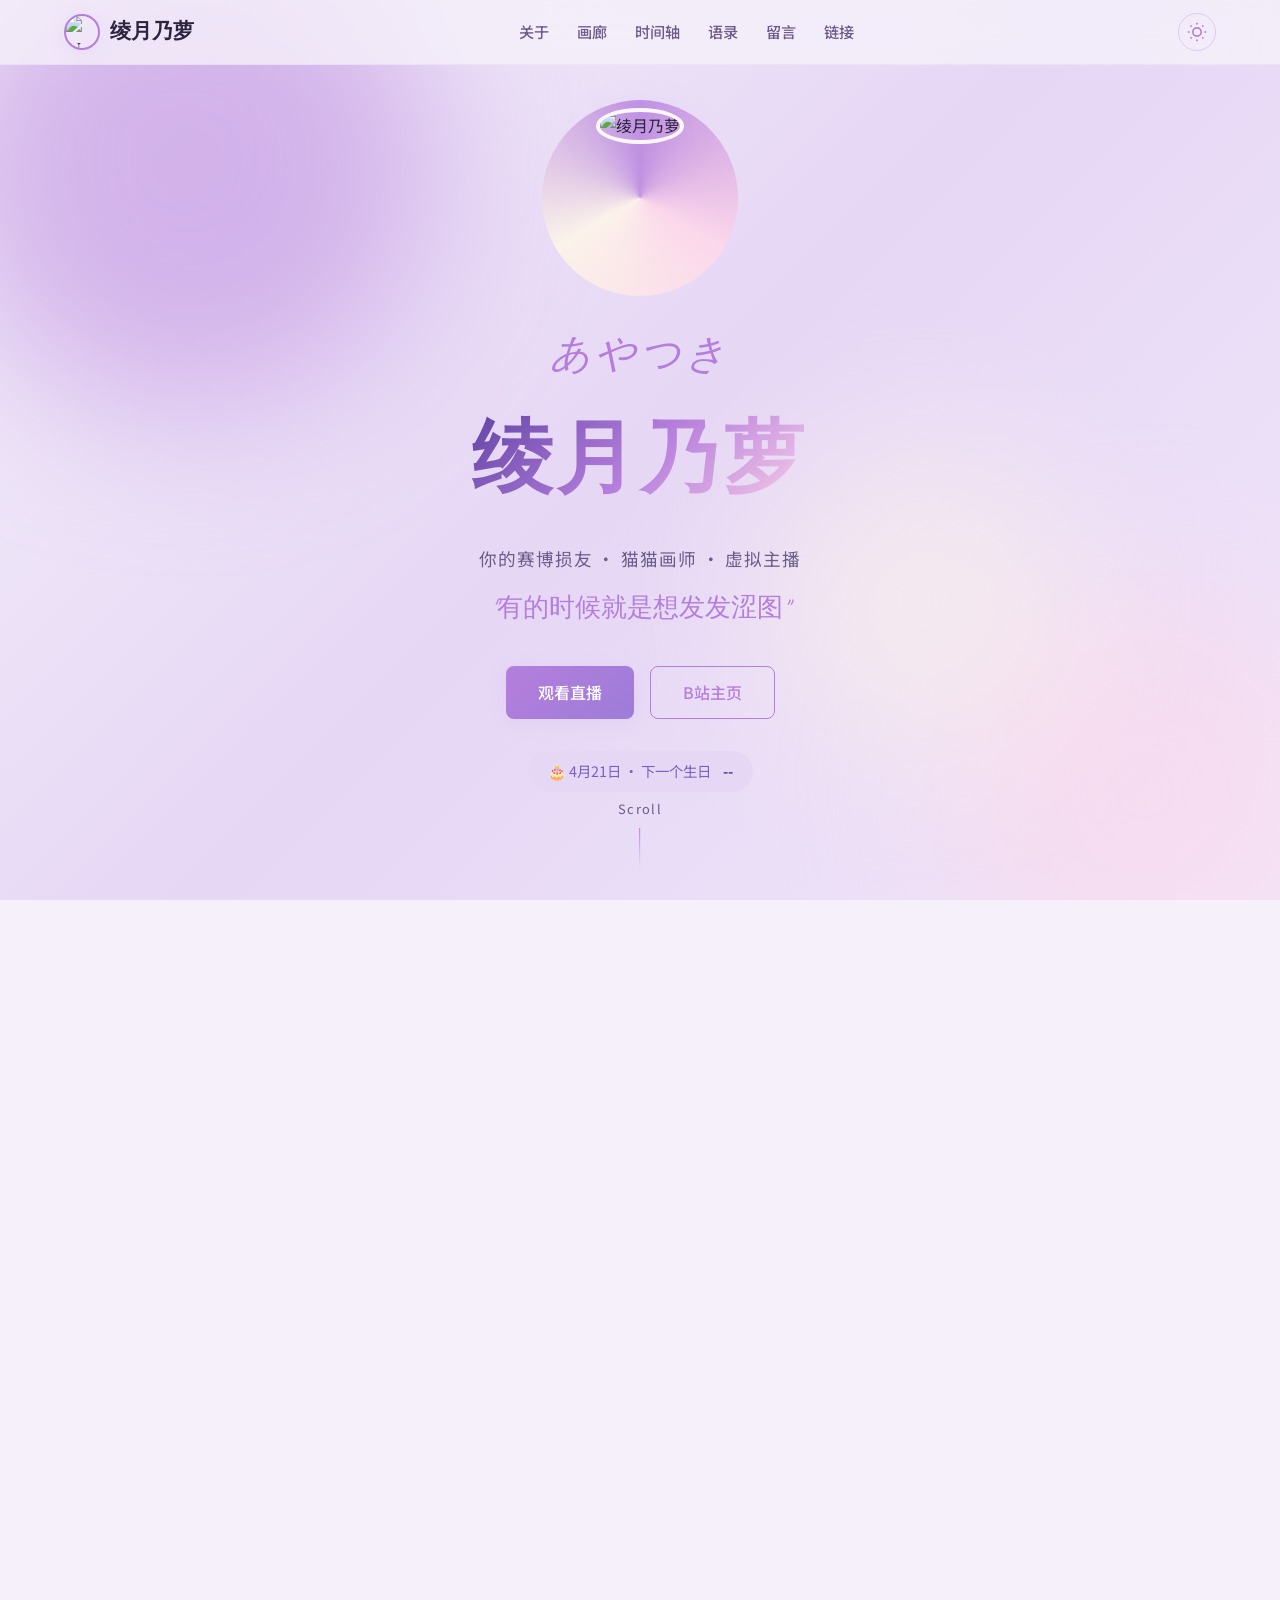
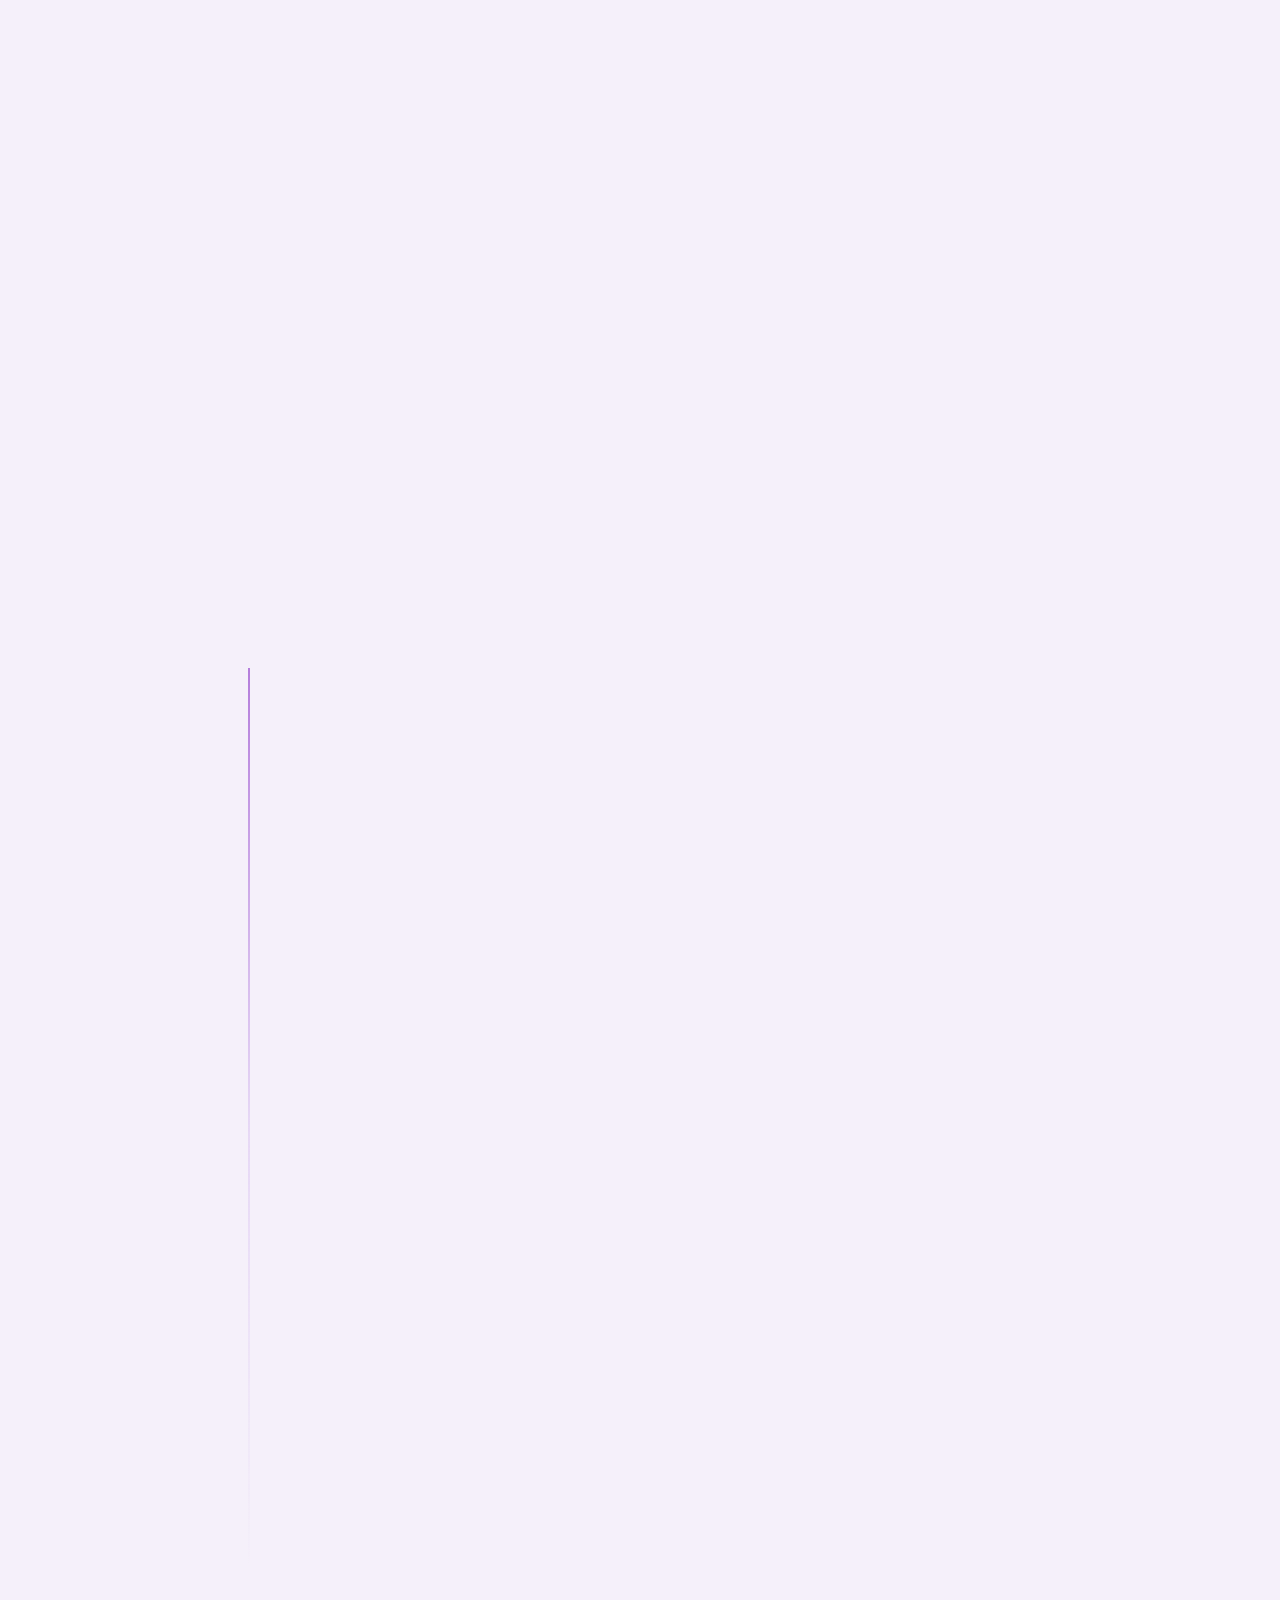
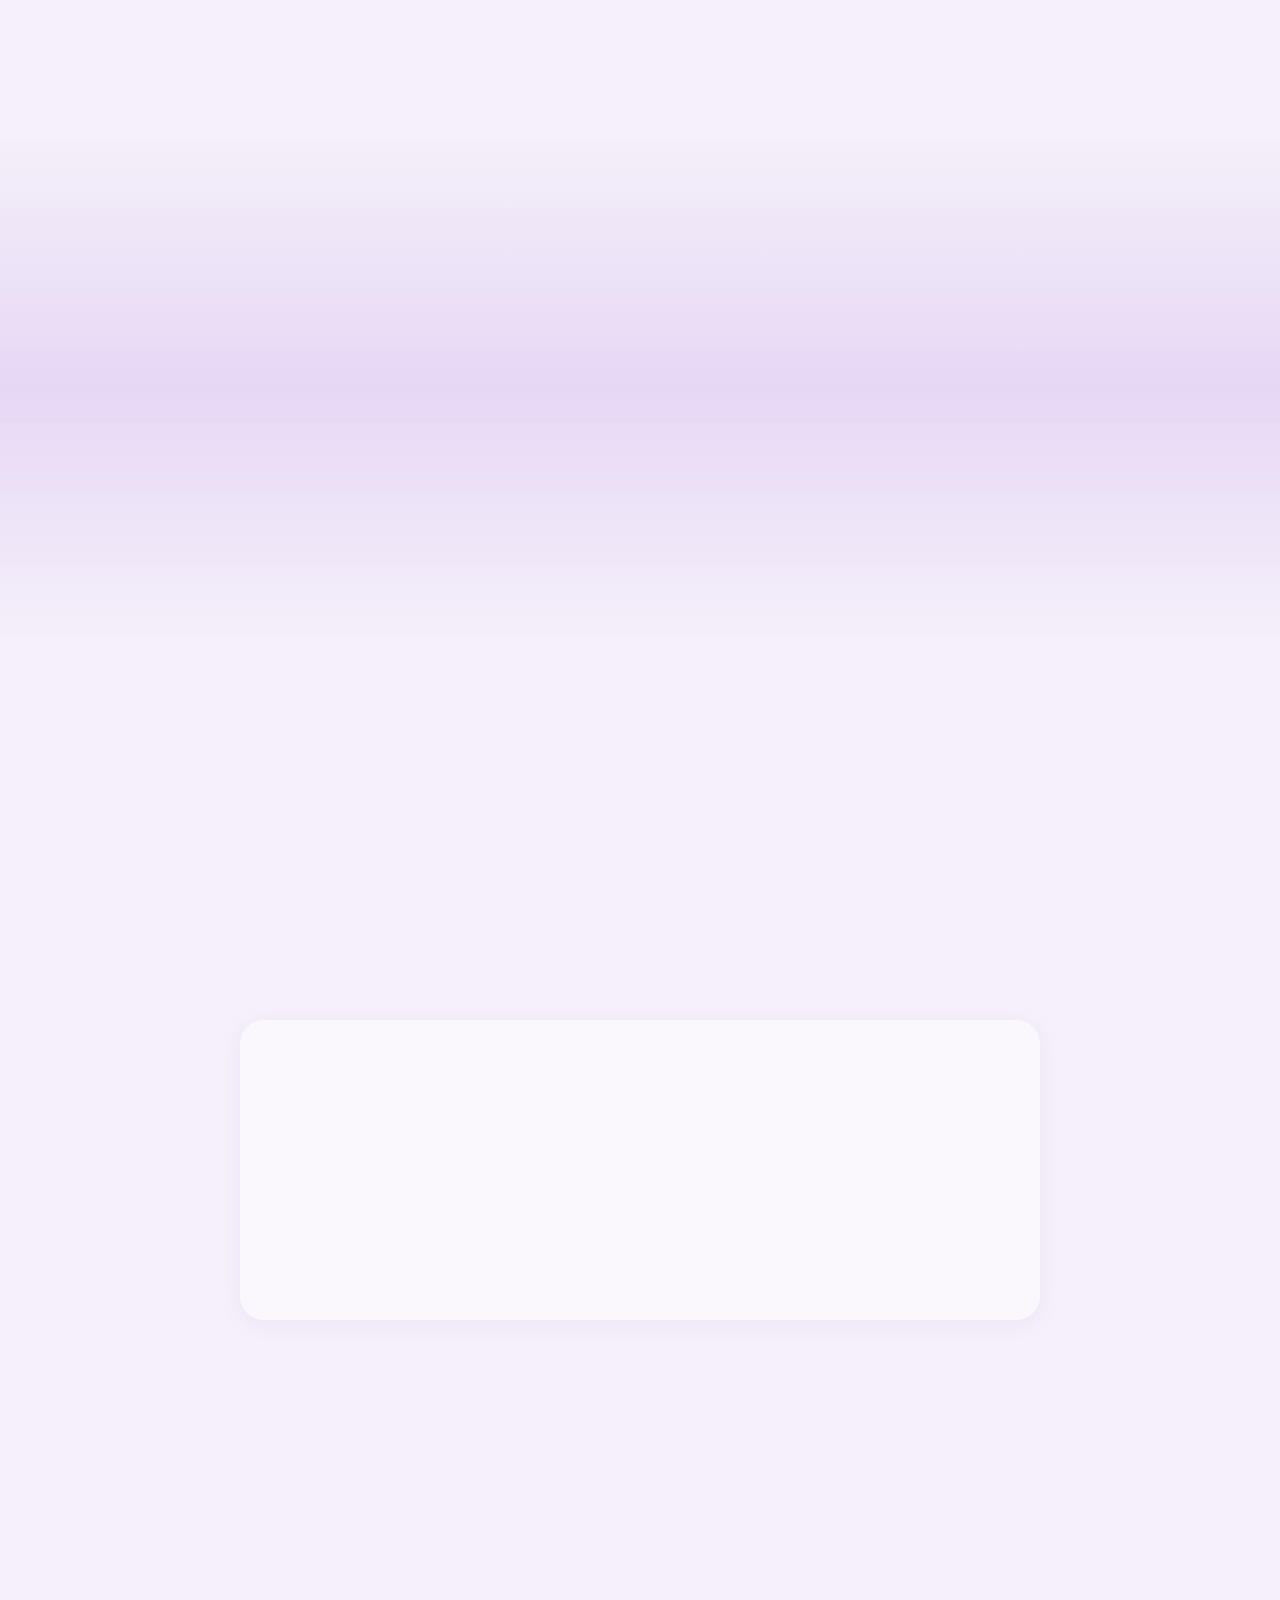
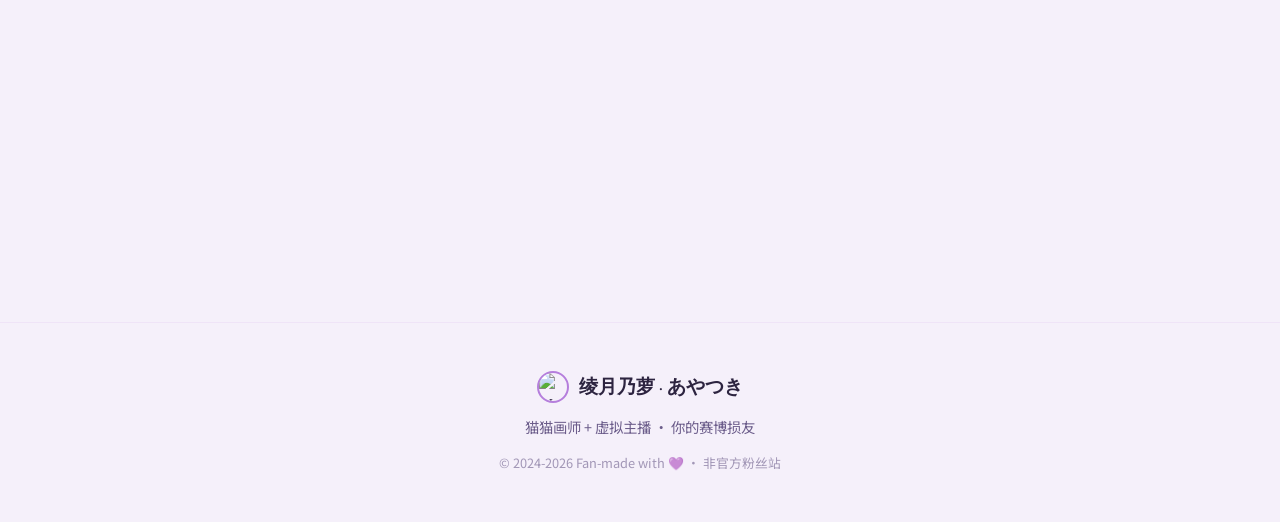
==== index.html @ e731cf99 "💜 feat: 初始化绫月乃萝薰衣草紫粉丝站 - 完整单页应用 (index.html + style.css + app.js) - 薰衣草紫设计系统，亮/暗双模式 - Canvas 花瓣粒子系统 " ====
<!DOCTYPE html>
<html lang="zh-CN" data-theme="light">
<head>
  <meta charset="UTF-8">
  <meta name="viewport" content="width=device-width, initial-scale=1.0">
  <title>绫月乃萝 Ayatsuki Nora · 赛博损友电台</title>
  <meta name="description" content="绫月乃萝 - 猫猫画师 + 虚拟主播，你的赛博损友">
  <link rel="icon" href="https://nora-cdn.warmrainday.workers.dev/images/avatar.jpg">
  
  <!-- Fonts -->
  <link rel="preconnect" href="https://fonts.googleapis.com">
  <link rel="preconnect" href="https://fonts.gstatic.com" crossorigin>
  <link href="https://fonts.googleapis.com/css2?family=Cormorant+Garamond:ital,wght@0,400;0,600;0,700;1,400&family=Noto+Sans+SC:wght@300;400;500;700&family=Caveat:wght@400;700&display=swap" rel="stylesheet">
  
  <!-- GSAP -->
  <script src="https://cdn.jsdelivr.net/npm/gsap@3.12.5/dist/gsap.min.js"></script>
  <script src="https://cdn.jsdelivr.net/npm/gsap@3.12.5/dist/ScrollTrigger.min.js"></script>
  
  <link rel="stylesheet" href="style.css">
</head>
<body>

<!-- ===== 粒子画布 ===== -->
<canvas id="petals"></canvas>

<!-- ===== 导航 ===== -->
<nav id="navbar" class="navbar">
  <div class="nav-inner">
    <a href="#hero" class="nav-logo">
      <img src="https://nora-cdn.warmrainday.workers.dev/images/avatar.jpg" alt="Nora" class="nav-avatar">
      <span>绫月乃萝</span>
    </a>
    <div class="nav-links">
      <a href="#about">关于</a>
      <a href="#gallery">画廊</a>
      <a href="#timeline">时间轴</a>
      <a href="#quotes">语录</a>
      <a href="#fanwall">留言</a>
      <a href="#links">链接</a>
    </div>
    <button id="theme-toggle" class="theme-toggle" aria-label="切换主题">
      <svg class="icon-sun" width="20" height="20" viewBox="0 0 24 24" fill="none" stroke="currentColor" stroke-width="2"><circle cx="12" cy="12" r="5"/><line x1="12" y1="1" x2="12" y2="3"/><line x1="12" y1="21" x2="12" y2="23"/><line x1="4.22" y1="4.22" x2="5.64" y2="5.64"/><line x1="18.36" y1="18.36" x2="19.78" y2="19.78"/><line x1="1" y1="12" x2="3" y2="12"/><line x1="21" y1="12" x2="23" y2="12"/><line x1="4.22" y1="19.78" x2="5.64" y2="18.36"/><line x1="18.36" y1="5.64" x2="19.78" y2="4.22"/></svg>
      <svg class="icon-moon" width="20" height="20" viewBox="0 0 24 24" fill="none" stroke="currentColor" stroke-width="2"><path d="M21 12.79A9 9 0 1 1 11.21 3 7 7 0 0 0 21 12.79z"/></svg>
    </button>
    <button class="nav-burger" id="nav-burger" aria-label="菜单">
      <span></span><span></span><span></span>
    </button>
  </div>
</nav>

<!-- ===== HERO ===== -->
<section id="hero" class="hero">
  <div class="hero-bg-blobs">
    <div class="blob blob-1"></div>
    <div class="blob blob-2"></div>
    <div class="blob blob-3"></div>
  </div>
  <div class="hero-content">
    <div class="hero-avatar-wrap">
      <div class="hero-avatar-ring"></div>
      <img src="https://nora-cdn.warmrainday.workers.dev/images/avatar.jpg" alt="绫月乃萝" class="hero-avatar" id="hero-avatar">
    </div>
    <h1 class="hero-title">
      <span class="title-jp">あやつき</span>
      <span class="title-cn">绫月乃萝</span>
    </h1>
    <p class="hero-tagline" id="hero-tagline">你的赛博损友 · 猫猫画师 · 虚拟主播</p>
    <p class="hero-slogan" id="hero-slogan">"有的时候就是想发发涩图"</p>
    <div class="hero-cta">
      <a href="https://live.bilibili.com/3790472" target="_blank" class="btn btn-primary">
        <span>观看直播</span>
      </a>
      <a href="https://space.bilibili.com/86471108" target="_blank" class="btn btn-ghost">
        <span>B站主页</span>
      </a>
    </div>
    <div class="hero-birthday" id="birthday-badge">
      <span>🎂 4月21日 · 下一个生日</span>
      <span class="birthday-countdown" id="birthday-countdown">--</span>
    </div>
  </div>
  <div class="scroll-hint">
    <span>Scroll</span>
    <div class="scroll-line"></div>
  </div>
</section>

<!-- ===== ABOUT ===== -->
<section id="about" class="section about">
  <div class="container">
    <h2 class="section-title" data-reveal>About <span class="accent">乃萝</span></h2>
    <div class="about-grid">
      <div class="about-image" data-reveal>
        <img src="https://nora-cdn.warmrainday.workers.dev/images/pixiv_hd_1.jpg" alt="乃萝插画" loading="lazy">
        <div class="about-image-glow"></div>
      </div>
      <div class="about-text" data-reveal>
        <p class="about-quote">"有的时候就是想发发涩图"</p>
        <p>绫月乃萝（あやつき / Ayatsuki Nora），一位自称"你的赛博损友"的猫猫画师兼虚拟主播。4月21日生，在 B站和 Twitter 活跃，用画笔和直播陪伴着每一位观众。</p>
        <p>她既是画师，用细腻的笔触创作出一幅幅动人的插画；也是虚拟主播，在直播间里与粉丝打成一片，自称"损友"而非偶像，距离感恰到好处。</p>
        <div class="about-stats">
          <div class="stat">
            <span class="stat-num" data-count="21000">0</span>
            <span class="stat-label">B站粉丝</span>
          </div>
          <div class="stat">
            <span class="stat-num" data-count="421">0</span>
            <span class="stat-label">生日 (4/21)</span>
          </div>
          <div class="stat">
            <span class="stat-num" data-count="60">0</span>
            <span class="stat-label">表情包</span>
          </div>
        </div>
      </div>
    </div>
  </div>
</section>

<!-- ===== GALLERY ===== -->
<section id="gallery" class="section gallery">
  <div class="container">
    <h2 class="section-title" data-reveal>插画 <span class="accent">画廊</span></h2>
    <p class="section-sub" data-reveal>来自 Pixiv 的精选作品</p>
    <div class="gallery-grid" id="gallery-grid">
      <!-- JS 生成 -->
    </div>
  </div>
</section>

<!-- ===== TIMELINE ===== -->
<section id="timeline" class="section timeline-section">
  <div class="container">
    <h2 class="section-title" data-reveal>重要 <span class="accent">时刻</span></h2>
    <div class="timeline">
      <div class="timeline-item" data-reveal>
        <div class="timeline-dot"></div>
        <div class="timeline-content">
          <span class="timeline-date">活跃中</span>
          <h3>B站虚拟主播</h3>
          <p>在B站直播间与粉丝互动，画画、聊天、游戏，自称"赛博损友"</p>
          <a href="https://live.bilibili.com/3790472" target="_blank" class="timeline-link">直播间 →</a>
        </div>
      </div>
      <div class="timeline-item" data-reveal>
        <div class="timeline-dot"></div>
        <div class="timeline-content">
          <span class="timeline-date">持续更新</span>
          <h3>Pixiv 画师</h3>
          <p>在 Pixiv 持续发布插画作品，风格细腻动人</p>
          <a href="https://www.pixiv.net/users/36966416" target="_blank" class="timeline-link">Pixiv 主页 →</a>
        </div>
      </div>
      <div class="timeline-item" data-reveal>
        <div class="timeline-dot"></div>
        <div class="timeline-content">
          <span class="timeline-date">2.1万+</span>
          <h3>B站 21,000+ 粉丝</h3>
          <p>从零开始积累的粉丝群体，每一个关注都是陪伴</p>
          <a href="https://space.bilibili.com/86471108" target="_blank" class="timeline-link">B站主页 →</a>
        </div>
      </div>
      <div class="timeline-item" data-reveal>
        <div class="timeline-dot"></div>
        <div class="timeline-content">
          <span class="timeline-date">4月21日</span>
          <h3>猫猫的生日</h3>
          <p>每年4月21日，是乃萝的生日，也是粉丝们的狂欢日</p>
        </div>
      </div>
    </div>
  </div>
</section>

<!-- ===== QUOTES ===== -->
<section id="quotes" class="section quotes">
  <div class="container">
    <h2 class="section-title" data-reveal>乃萝 <span class="accent">语录</span></h2>
    <div class="quotes-grid">
      <div class="quote-card" data-reveal>
        <p class="quote-text">"有的时候就是想发发涩图"</p>
        <span class="quote-author">— 乃萝的名言</span>
      </div>
      <div class="quote-card" data-reveal>
        <p class="quote-text">"你的赛博损友"</p>
        <span class="quote-author">— 自我介绍</span>
      </div>
      <div class="quote-card" data-reveal>
        <p class="quote-text">"猫猫画师，在线发癫"</p>
        <span class="quote-author">— 日常状态</span>
      </div>
    </div>
  </div>
</section>

<!-- ===== FAN WALL ===== -->
<section id="fanwall" class="section fan-wall">
  <div class="container">
    <h2 class="section-title" data-reveal>粉丝 <span class="accent">留言</span></h2>
    <p class="section-sub" data-reveal>给乃萝的一句话</p>
    <div class="fanwall-input-wrap" data-reveal>
      <input type="text" id="fanwall-input" class="fanwall-input" placeholder="写下你想对乃萝说的话..." maxlength="50">
      <button id="fanwall-submit" class="btn btn-primary btn-sm">发送</button>
    </div>
    <div class="danmaku-wall" id="danmaku-wall">
      <!-- 弹幕留言 -->
    </div>
  </div>
</section>

<!-- ===== LINKS ===== -->
<section id="links" class="section links-section">
  <div class="container">
    <h2 class="section-title" data-reveal>关注 <span class="accent">乃萝</span></h2>
    <div class="links-grid">
      <a href="https://space.bilibili.com/86471108" target="_blank" class="link-card" data-reveal>
        <div class="link-icon">📺</div>
        <div class="link-info">
          <h3>Bilibili</h3>
          <p>@Ayatsuki_Nora · 2.1万粉</p>
        </div>
      </a>
      <a href="https://live.bilibili.com/3790472" target="_blank" class="link-card" data-reveal>
        <div class="link-icon">🔴</div>
        <div class="link-info">
          <h3>直播间</h3>
          <p>B站直播 · 房间号 3790472</p>
        </div>
      </a>
      <a href="https://www.pixiv.net/users/36966416" target="_blank" class="link-card" data-reveal>
        <div class="link-icon">🎨</div>
        <div class="link-info">
          <h3>Pixiv</h3>
          <p>插画作品 · id: 36966416</p>
        </div>
      </a>
      <a href="https://x.com/Ayatsuki_Nora" target="_blank" class="link-card" data-reveal>
        <div class="link-icon">🐦</div>
        <div class="link-info">
          <h3>Twitter / X</h3>
          <p>@Ayatsuki_Nora</p>
        </div>
      </a>
    </div>
  </div>
</section>

<!-- ===== FOOTER ===== -->
<footer class="footer">
  <div class="container">
    <div class="footer-content">
      <div class="footer-logo">
        <img src="https://nora-cdn.warmrainday.workers.dev/images/avatar.jpg" alt="Nora" class="footer-avatar">
        <span>绫月乃萝 · あやつき</span>
      </div>
      <p class="footer-text">猫猫画师 + 虚拟主播 · 你的赛博损友</p>
      <p class="footer-copy">© 2024-2026 Fan-made with 💜 · 非官方粉丝站</p>
    </div>
  </div>
</footer>

<!-- ===== Lightbox ===== -->
<div id="lightbox" class="lightbox">
  <button class="lightbox-close" id="lightbox-close">✕</button>
  <button class="lightbox-prev" id="lightbox-prev">‹</button>
  <img src="" alt="" id="lightbox-img">
  <button class="lightbox-next" id="lightbox-next">›</button>
</div>

<style></style>
<link rel="stylesheet" href="style.css">
<script src="app.js"></script>
</body>
</html>
---- style.css ----
/* ========================================
   绫月乃萝粉丝站 · 薰衣草紫设计系统
   ======================================== */

/* ===== Reset & Base ===== */
*, *::before, *::after { margin: 0; padding: 0; box-sizing: border-box; }

:root {
  /* 亮色模式 */
  --lavender: #B57EDC;
  --lavender-deep: #9D7CD8;
  --lavender-mist: #E6D7F5;
  --lavender-bg: #F5F0FA;
  --lavender-card: #FBF8FD;
  --lavender-text: #7B5FC4;
  --lavender-dark: #5B3FA0;
  --moonlight: #FFF8E7;
  --sakura: #FFD6E8;
  --text-primary: #2D2440;
  --text-secondary: #6B5C8A;
  --shadow-soft: 0 4px 20px rgba(181, 126, 220, 0.1);
  --shadow-medium: 0 8px 40px rgba(181, 126, 220, 0.15);
  --shadow-glow: 0 0 30px rgba(181, 126, 220, 0.3);
  --radius-sm: 8px;
  --radius-md: 16px;
  --radius-lg: 24px;
  --bg: var(--lavender-bg);
  --card-bg: var(--lavender-card);
  --nav-bg: rgba(245, 240, 250, 0.8);
  --gradient-bg: linear-gradient(135deg, #F5F0FA 0%, #E6D7F5 50%, #F0E6FA 100%);
}

[data-theme="dark"] {
  --lavender: #C9A0E8;
  --lavender-deep: #B57EDC;
  --lavender-mist: #2A1F3D;
  --lavender-bg: #1A1525;
  --lavender-card: #2D2440;
  --lavender-text: #E6D7F5;
  --lavender-dark: #C9A0E8;
  --text-primary: #E6D7F5;
  --text-secondary: #A99BC4;
  --nav-bg: rgba(26, 21, 37, 0.8);
  --bg: #1A1525;
  --card-bg: #2D2440;
  --gradient-bg: linear-gradient(135deg, #1A1525 0%, #2A1F3D 50%, #1F1830 100%);
  --shadow-soft: 0 4px 20px rgba(201, 160, 232, 0.08);
  --shadow-medium: 0 8px 40px rgba(201, 160, 232, 0.12);
  --shadow-glow: 0 0 30px rgba(201, 160, 232, 0.25);
}

html { scroll-behavior: smooth; }

body {
  font-family: "Noto Sans SC", "Inter", sans-serif;
  background: var(--bg);
  color: var(--text-primary);
  line-height: 1.7;
  overflow-x: hidden;
  transition: background 0.4s ease, color 0.4s ease;
}

/* ===== 粒子画布 ===== */
#petals {
  position: fixed;
  top: 0; left: 0;
  width: 100%; height: 100%;
  pointer-events: none;
  z-index: 1;
  opacity: 0.6;
}

/* ===== 导航 ===== */
.navbar {
  position: fixed;
  top: 0; left: 0; right: 0;
  z-index: 1000;
  background: var(--nav-bg);
  backdrop-filter: blur(20px);
  -webkit-backdrop-filter: blur(20px);
  border-bottom: 1px solid rgba(181, 126, 220, 0.1);
  transition: all 0.3s ease;
}

.nav-inner {
  max-width: 1200px;
  margin: 0 auto;
  padding: 0 24px;
  height: 64px;
  display: flex;
  align-items: center;
  justify-content: space-between;
}

.nav-logo {
  display: flex;
  align-items: center;
  gap: 10px;
  text-decoration: none;
  color: var(--text-primary);
  font-family: "Cormorant Garamond", serif;
  font-size: 1.3rem;
  font-weight: 600;
}

.nav-avatar {
  width: 36px; height: 36px;
  border-radius: 50%;
  object-fit: cover;
  border: 2px solid var(--lavender);
  box-shadow: var(--shadow-soft);
}

.nav-links {
  display: flex;
  gap: 28px;
}

.nav-links a {
  text-decoration: none;
  color: var(--text-secondary);
  font-size: 0.95rem;
  font-weight: 500;
  position: relative;
  transition: color 0.3s;
}

.nav-links a::after {
  content: '';
  position: absolute;
  bottom: -4px;
  left: 50%;
  width: 0;
  height: 2px;
  background: var(--lavender);
  border-radius: 2px;
  transition: width 0.3s, left 0.3s;
}

.nav-links a:hover { color: var(--lavender); }
.nav-links a:hover::after { width: 100%; left: 0; }

.theme-toggle {
  background: none;
  border: 1px solid rgba(181, 126, 220, 0.3);
  border-radius: 50%;
  width: 38px; height: 38px;
  cursor: pointer;
  display: flex;
  align-items: center;
  justify-content: center;
  color: var(--lavender);
  transition: all 0.3s;
}

.theme-toggle:hover {
  background: var(--lavender-mist);
  box-shadow: var(--shadow-soft);
}

.theme-toggle .icon-moon { display: none; }
[data-theme="dark"] .theme-toggle .icon-sun { display: none; }
[data-theme="dark"] .theme-toggle .icon-moon { display: block; }

.nav-burger {
  display: none;
  flex-direction: column;
  gap: 5px;
  background: none;
  border: none;
  cursor: pointer;
  padding: 8px;
}

.nav-burger span {
  width: 22px; height: 2px;
  background: var(--text-primary);
  border-radius: 2px;
  transition: 0.3s;
}

/* ===== Hero ===== */
.hero {
  min-height: 100vh;
  display: flex;
  align-items: center;
  justify-content: center;
  position: relative;
  overflow: hidden;
  background: var(--gradient-bg);
}

.hero-bg-blobs {
  position: absolute;
  inset: 0;
  overflow: hidden;
}

.blob {
  position: absolute;
  border-radius: 50%;
  filter: blur(80px);
  opacity: 0.5;
  animation: blob-float 20s ease-in-out infinite;
}

.blob-1 {
  width: 500px; height: 500px;
  background: var(--lavender);
  top: -10%; left: -5%;
}

.blob-2 {
  width: 400px; height: 400px;
  background: var(--sakura);
  bottom: -10%; right: -5%;
  animation-delay: -5s;
}

.blob-3 {
  width: 300px; height: 300px;
  background: var(--moonlight);
  top: 50%; left: 60%;
  animation-delay: -10s;
}

@keyframes blob-float {
  0%, 100% { transform: translate(0, 0) scale(1); }
  33% { transform: translate(30px, -40px) scale(1.05); }
  66% { transform: translate(-20px, 30px) scale(0.95); }
}

.hero-content {
  position: relative;
  z-index: 10;
  text-align: center;
  padding: 0 24px;
}

.hero-avatar-wrap {
  position: relative;
  width: 180px; height: 180px;
  margin: 0 auto 32px;
}

.hero-avatar-ring {
  position: absolute;
  inset: -8px;
  border-radius: 50%;
  background: conic-gradient(from 0deg, var(--lavender), var(--sakura), var(--moonlight), var(--lavender));
  animation: ring-spin 8s linear infinite;
  opacity: 0.8;
}

@keyframes ring-spin { to { transform: rotate(360deg); } }

.hero-avatar {
  width: 180px; height: 180px;
  border-radius: 50%;
  object-fit: cover;
  border: 4px solid var(--card-bg);
  position: relative;
  z-index: 1;
  box-shadow: var(--shadow-medium);
}

.hero-title {
  font-family: "Cormorant Garamond", serif;
  margin-bottom: 16px;
  display: flex;
  flex-direction: column;
  gap: 4px;
}

.title-jp {
  font-size: clamp(1.5rem, 4vw, 2.5rem);
  color: var(--lavender);
  font-style: italic;
  font-weight: 400;
  letter-spacing: 0.1em;
}

.title-cn {
  font-size: clamp(2.5rem, 8vw, 5rem);
  font-weight: 700;
  background: linear-gradient(135deg, var(--lavender-dark), var(--lavender), var(--sakura));
  -webkit-background-clip: text;
  background-clip: text;
  -webkit-text-fill-color: transparent;
  letter-spacing: 0.05em;
}

.hero-tagline {
  font-size: 1.1rem;
  color: var(--text-secondary);
  margin-bottom: 12px;
  letter-spacing: 0.05em;
}

.hero-slogan {
  font-family: "Caveat", cursive;
  font-size: 1.6rem;
  color: var(--lavender);
  margin-bottom: 36px;
}

.hero-cta {
  display: flex;
  gap: 16px;
  justify-content: center;
  margin-bottom: 32px;
}

.btn {
  display: inline-flex;
  align-items: center;
  gap: 8px;
  padding: 12px 32px;
  border-radius: var(--radius-sm);
  font-size: 1rem;
  font-weight: 500;
  text-decoration: none;
  cursor: pointer;
  border: none;
  transition: all 0.3s ease;
  position: relative;
  overflow: hidden;
}

.btn-primary {
  background: linear-gradient(135deg, var(--lavender), var(--lavender-deep));
  color: #fff;
  box-shadow: var(--shadow-soft);
}

.btn-primary:hover {
  transform: translateY(-2px);
  box-shadow: var(--shadow-medium), var(--shadow-glow);
}

.btn-ghost {
  background: transparent;
  color: var(--lavender);
  border: 1px solid var(--lavender);
}

.btn-ghost:hover {
  background: var(--lavender-mist);
  transform: translateY(-2px);
}

.btn-sm { padding: 8px 20px; font-size: 0.9rem; }

.hero-birthday {
  display: inline-flex;
  align-items: center;
  gap: 12px;
  padding: 8px 20px;
  background: var(--lavender-mist);
  border-radius: 100px;
  font-size: 0.9rem;
  color: var(--lavender-text);
}

.birthday-countdown {
  font-weight: 700;
  color: var(--lavender-dark);
}

.scroll-hint {
  position: absolute;
  bottom: 32px;
  left: 50%;
  transform: translateX(-50%);
  display: flex;
  flex-direction: column;
  align-items: center;
  gap: 8px;
  color: var(--text-secondary);
  font-size: 0.8rem;
  letter-spacing: 0.1em;
}

.scroll-line {
  width: 1px; height: 40px;
  background: linear-gradient(to bottom, var(--lavender), transparent);
  animation: scroll-pulse 2s ease-in-out infinite;
}

@keyframes scroll-pulse {
  0%, 100% { opacity: 0.3; transform: scaleY(0.8); }
  50% { opacity: 1; transform: scaleY(1); }
}

/* ===== Sections ===== */
.section {
  padding: 120px 0;
  position: relative;
  z-index: 2;
}

.container {
  max-width: 1200px;
  margin: 0 auto;
  padding: 0 24px;
}

.section-title {
  font-family: "Cormorant Garamond", serif;
  font-size: clamp(2rem, 5vw, 3.5rem);
  font-weight: 600;
  text-align: center;
  margin-bottom: 16px;
  color: var(--text-primary);
}

.section-title .accent {
  background: linear-gradient(135deg, var(--lavender), var(--sakura));
  -webkit-background-clip: text;
  background-clip: text;
  -webkit-text-fill-color: transparent;
}

.section-sub {
  text-align: center;
  color: var(--text-secondary);
  font-size: 1rem;
  margin-bottom: 48px;
}

/* ===== About ===== */
.about-grid {
  display: grid;
  grid-template-columns: 1fr 1fr;
  gap: 64px;
  align-items: center;
}

.about-image {
  position: relative;
  border-radius: var(--radius-lg);
  overflow: hidden;
  box-shadow: var(--shadow-medium);
}

.about-image img {
  width: 100%;
  height: 500px;
  object-fit: cover;
  transition: transform 0.5s ease;
}

.about-image:hover img { transform: scale(1.05); }

.about-image-glow {
  position: absolute;
  inset: 0;
  border-radius: var(--radius-lg);
  box-shadow: inset 0 0 60px rgba(181, 126, 220, 0.2);
  pointer-events: none;
}

.about-text { padding: 0 16px; }

.about-quote {
  font-family: "Caveat", cursive;
  font-size: 1.8rem;
  color: var(--lavender);
  margin-bottom: 20px;
}

.about-text p {
  margin-bottom: 16px;
  color: var(--text-secondary);
  font-size: 1.05rem;
}

.about-stats {
  display: flex;
  gap: 40px;
  margin-top: 32px;
}

.stat { text-align: center; }

.stat-num {
  display: block;
  font-family: "Cormorant Garamond", serif;
  font-size: 2.5rem;
  font-weight: 700;
  color: var(--lavender);
}

.stat-label {
  font-size: 0.85rem;
  color: var(--text-secondary);
}

/* ===== Gallery ===== */
.gallery-grid {
  display: grid;
  grid-template-columns: repeat(auto-fill, minmax(280px, 1fr));
  gap: 20px;
}

.gallery-item {
  position: relative;
  border-radius: var(--radius-md);
  overflow: hidden;
  cursor: pointer;
  box-shadow: var(--shadow-soft);
  aspect-ratio: 3/4;
  transition: all 0.4s ease;
}

.gallery-item img {
  width: 100%; height: 100%;
  object-fit: cover;
  transition: transform 0.5s ease;
}

.gallery-item::after {
  content: '';
  position: absolute;
  inset: 0;
  background: linear-gradient(to top, rgba(181, 126, 220, 0.4), transparent 50%);
  opacity: 0;
  transition: opacity 0.4s;
}

.gallery-item:hover {
  transform: translateY(-6px);
  box-shadow: var(--shadow-medium), var(--shadow-glow);
}

.gallery-item:hover img { transform: scale(1.08); }
.gallery-item:hover::after { opacity: 1; }

/* ===== Timeline ===== */
.timeline {
  position: relative;
  max-width: 800px;
  margin: 0 auto;
  padding-left: 40px;
}

.timeline::before {
  content: '';
  position: absolute;
  left: 8px; top: 0; bottom: 0;
  width: 2px;
  background: linear-gradient(to bottom, var(--lavender), var(--lavender-mist), transparent);
}

.timeline-item {
  position: relative;
  margin-bottom: 48px;
}

.timeline-dot {
  position: absolute;
  left: -40px; top: 4px;
  width: 18px; height: 18px;
  border-radius: 50%;
  background: var(--lavender);
  border: 3px solid var(--card-bg);
  box-shadow: 0 0 0 4px var(--lavender-mist);
  transition: all 0.3s;
}

.timeline-item:hover .timeline-dot {
  box-shadow: 0 0 0 6px var(--lavender-mist), var(--shadow-glow);
  transform: scale(1.2);
}

.timeline-content {
  background: var(--card-bg);
  padding: 24px 28px;
  border-radius: var(--radius-md);
  box-shadow: var(--shadow-soft);
  transition: all 0.3s;
}

.timeline-content:hover {
  transform: translateX(8px);
  box-shadow: var(--shadow-medium);
}

.timeline-date {
  font-size: 0.85rem;
  color: var(--lavender);
  font-weight: 600;
  text-transform: uppercase;
  letter-spacing: 0.05em;
}

.timeline-content h3 {
  font-size: 1.3rem;
  margin: 8px 0 12px;
  color: var(--text-primary);
}

.timeline-content p {
  color: var(--text-secondary);
  font-size: 0.95rem;
  margin-bottom: 12px;
}

.timeline-link {
  font-size: 0.9rem;
  color: var(--lavender);
  text-decoration: none;
  font-weight: 500;
  transition: color 0.3s;
}

.timeline-link:hover { color: var(--lavender-deep); }

/* ===== Quotes ===== */
.quotes {
  background: linear-gradient(180deg, transparent, var(--lavender-mist), transparent);
}

.quotes-grid {
  display: grid;
  grid-template-columns: repeat(auto-fit, minmax(300px, 1fr));
  gap: 28px;
}

.quote-card {
  background: var(--card-bg);
  padding: 36px 32px;
  border-radius: var(--radius-lg);
  box-shadow: var(--shadow-soft);
  text-align: center;
  position: relative;
  transition: all 0.3s;
}

.quote-card:hover {
  transform: translateY(-6px) rotate(-1deg);
  box-shadow: var(--shadow-medium), var(--shadow-glow);
}

.quote-card::before {
  content: '"';
  position: absolute;
  top: -10px; left: 20px;
  font-family: "Cormorant Garamond", serif;
  font-size: 5rem;
  color: var(--lavender);
  opacity: 0.2;
  line-height: 1;
}

.quote-text {
  font-family: "Caveat", cursive;
  font-size: 1.5rem;
  color: var(--text-primary);
  margin-bottom: 12px;
  position: relative;
  z-index: 1;
}

.quote-author {
  font-size: 0.85rem;
  color: var(--lavender);
}

/* ===== Fan Wall ===== */
.fanwall-input-wrap {
  display: flex;
  gap: 12px;
  max-width: 600px;
  margin: 0 auto 32px;
}

.fanwall-input {
  flex: 1;
  padding: 12px 20px;
  border: 1px solid rgba(181, 126, 220, 0.3);
  border-radius: var(--radius-sm);
  background: var(--card-bg);
  color: var(--text-primary);
  font-size: 1rem;
  outline: none;
  transition: border-color 0.3s, box-shadow 0.3s;
}

.fanwall-input:focus {
  border-color: var(--lavender);
  box-shadow: 0 0 0 3px var(--lavender-mist);
}

.fanwall-input::placeholder { color: var(--text-secondary); opacity: 0.6; }

.danmaku-wall {
  max-width: 800px;
  margin: 0 auto;
  min-height: 300px;
  position: relative;
  overflow: hidden;
  background: var(--card-bg);
  border-radius: var(--radius-lg);
  padding: 24px;
  box-shadow: var(--shadow-soft);
}

.danmaku-item {
  display: inline-block;
  padding: 8px 20px;
  margin: 6px;
  background: var(--lavender-mist);
  color: var(--lavender-text);
  border-radius: 100px;
  font-size: 0.9rem;
  animation: danmaku-in 0.5s ease;
}

@keyframes danmaku-in {
  from { opacity: 0; transform: translateY(20px) scale(0.8); }
  to { opacity: 1; transform: translateY(0) scale(1); }
}

/* ===== Links ===== */
.links-grid {
  display: grid;
  grid-template-columns: repeat(auto-fit, minmax(240px, 1fr));
  gap: 20px;
}

.link-card {
  display: flex;
  align-items: center;
  gap: 16px;
  padding: 24px;
  background: var(--card-bg);
  border-radius: var(--radius-md);
  text-decoration: none;
  color: var(--text-primary);
  box-shadow: var(--shadow-soft);
  transition: all 0.3s;
  border: 1px solid transparent;
}

.link-card:hover {
  transform: translateY(-4px);
  box-shadow: var(--shadow-medium), var(--shadow-glow);
  border-color: var(--lavender);
}

.link-icon { font-size: 2rem; }

.link-info h3 {
  font-size: 1.1rem;
  margin-bottom: 4px;
}

.link-info p {
  font-size: 0.85rem;
  color: var(--text-secondary);
}

/* ===== Footer ===== */
.footer {
  padding: 48px 0;
  text-align: center;
  border-top: 1px solid rgba(181, 126, 220, 0.1);
  position: relative;
  z-index: 2;
}

.footer-content {
  display: flex;
  flex-direction: column;
  align-items: center;
  gap: 12px;
}

.footer-logo {
  display: flex;
  align-items: center;
  gap: 10px;
  font-family: "Cormorant Garamond", serif;
  font-size: 1.2rem;
  font-weight: 600;
}

.footer-avatar {
  width: 32px; height: 32px;
  border-radius: 50%;
  border: 2px solid var(--lavender);
}

.footer-text { color: var(--text-secondary); font-size: 0.9rem; }
.footer-copy { color: var(--text-secondary); font-size: 0.8rem; opacity: 0.6; }

/* ===== Lightbox ===== */
.lightbox {
  position: fixed;
  inset: 0;
  background: rgba(26, 21, 37, 0.95);
  display: none;
  align-items: center;
  justify-content: center;
  z-index: 9999;
  backdrop-filter: blur(10px);
}

.lightbox.active { display: flex; }

.lightbox img {
  max-width: 90vw;
  max-height: 85vh;
  border-radius: var(--radius-md);
  box-shadow: 0 20px 60px rgba(0,0,0,0.5);
}

.lightbox-close, .lightbox-prev, .lightbox-next {
  position: absolute;
  background: rgba(255,255,255,0.1);
  border: none;
  color: #fff;
  font-size: 2rem;
  cursor: pointer;
  width: 50px; height: 50px;
  border-radius: 50%;
  display: flex;
  align-items: center;
  justify-content: center;
  transition: background 0.3s;
}

.lightbox-close { top: 24px; right: 24px; }
.lightbox-prev { left: 24px; top: 50%; transform: translateY(-50%); }
.lightbox-next { right: 24px; top: 50%; transform: translateY(-50%); }

.lightbox-close:hover, .lightbox-prev:hover, .lightbox-next:hover {
  background: var(--lavender);
}

/* ===== Reveal Animation ===== */
[data-reveal] {
  opacity: 0;
  transform: translateY(40px);
}

/* ===== Responsive ===== */
@media (max-width: 768px) {
  .nav-links { display: none; }
  .nav-burger { display: flex; }
  
  .nav-links.active {
    display: flex;
    flex-direction: column;
    position: absolute;
    top: 64px; left: 0; right: 0;
    background: var(--nav-bg);
    backdrop-filter: blur(20px);
    padding: 24px;
    gap: 16px;
  }
  
  .about-grid { grid-template-columns: 1fr; gap: 32px; }
  .about-image img { height: 300px; }
  
  .about-stats { justify-content: space-around; gap: 16px; }
  .stat-num { font-size: 1.8rem; }
  
  .hero-cta { flex-direction: column; align-items: center; }
  .btn { width: 200px; justify-content: center; }
  
  .fanwall-input-wrap { flex-direction: column; }
  
  .quotes-grid { grid-template-columns: 1fr; }
  
  .section { padding: 80px 0; }
}

@media (max-width: 480px) {
  .hero-avatar { width: 140px; height: 140px; }
  .hero-avatar-wrap { width: 140px; height: 140px; }
  .about-stats { flex-wrap: wrap; }
}

/* ===== Reduced Motion ===== */
@media (prefers-reduced-motion: reduce) {
  *, *::before, *::after {
    animation-duration: 0.01ms !important;
    transition-duration: 0.01ms !important;
  }
  [data-reveal] { opacity: 1; transform: none; }
}
---- style.css ----
/* ========================================
   绫月乃萝粉丝站 · 薰衣草紫设计系统
   ======================================== */

/* ===== Reset & Base ===== */
*, *::before, *::after { margin: 0; padding: 0; box-sizing: border-box; }

:root {
  /* 亮色模式 */
  --lavender: #B57EDC;
  --lavender-deep: #9D7CD8;
  --lavender-mist: #E6D7F5;
  --lavender-bg: #F5F0FA;
  --lavender-card: #FBF8FD;
  --lavender-text: #7B5FC4;
  --lavender-dark: #5B3FA0;
  --moonlight: #FFF8E7;
  --sakura: #FFD6E8;
  --text-primary: #2D2440;
  --text-secondary: #6B5C8A;
  --shadow-soft: 0 4px 20px rgba(181, 126, 220, 0.1);
  --shadow-medium: 0 8px 40px rgba(181, 126, 220, 0.15);
  --shadow-glow: 0 0 30px rgba(181, 126, 220, 0.3);
  --radius-sm: 8px;
  --radius-md: 16px;
  --radius-lg: 24px;
  --bg: var(--lavender-bg);
  --card-bg: var(--lavender-card);
  --nav-bg: rgba(245, 240, 250, 0.8);
  --gradient-bg: linear-gradient(135deg, #F5F0FA 0%, #E6D7F5 50%, #F0E6FA 100%);
}

[data-theme="dark"] {
  --lavender: #C9A0E8;
  --lavender-deep: #B57EDC;
  --lavender-mist: #2A1F3D;
  --lavender-bg: #1A1525;
  --lavender-card: #2D2440;
  --lavender-text: #E6D7F5;
  --lavender-dark: #C9A0E8;
  --text-primary: #E6D7F5;
  --text-secondary: #A99BC4;
  --nav-bg: rgba(26, 21, 37, 0.8);
  --bg: #1A1525;
  --card-bg: #2D2440;
  --gradient-bg: linear-gradient(135deg, #1A1525 0%, #2A1F3D 50%, #1F1830 100%);
  --shadow-soft: 0 4px 20px rgba(201, 160, 232, 0.08);
  --shadow-medium: 0 8px 40px rgba(201, 160, 232, 0.12);
  --shadow-glow: 0 0 30px rgba(201, 160, 232, 0.25);
}

html { scroll-behavior: smooth; }

body {
  font-family: "Noto Sans SC", "Inter", sans-serif;
  background: var(--bg);
  color: var(--text-primary);
  line-height: 1.7;
  overflow-x: hidden;
  transition: background 0.4s ease, color 0.4s ease;
}

/* ===== 粒子画布 ===== */
#petals {
  position: fixed;
  top: 0; left: 0;
  width: 100%; height: 100%;
  pointer-events: none;
  z-index: 1;
  opacity: 0.6;
}

/* ===== 导航 ===== */
.navbar {
  position: fixed;
  top: 0; left: 0; right: 0;
  z-index: 1000;
  background: var(--nav-bg);
  backdrop-filter: blur(20px);
  -webkit-backdrop-filter: blur(20px);
  border-bottom: 1px solid rgba(181, 126, 220, 0.1);
  transition: all 0.3s ease;
}

.nav-inner {
  max-width: 1200px;
  margin: 0 auto;
  padding: 0 24px;
  height: 64px;
  display: flex;
  align-items: center;
  justify-content: space-between;
}

.nav-logo {
  display: flex;
  align-items: center;
  gap: 10px;
  text-decoration: none;
  color: var(--text-primary);
  font-family: "Cormorant Garamond", serif;
  font-size: 1.3rem;
  font-weight: 600;
}

.nav-avatar {
  width: 36px; height: 36px;
  border-radius: 50%;
  object-fit: cover;
  border: 2px solid var(--lavender);
  box-shadow: var(--shadow-soft);
}

.nav-links {
  display: flex;
  gap: 28px;
}

.nav-links a {
  text-decoration: none;
  color: var(--text-secondary);
  font-size: 0.95rem;
  font-weight: 500;
  position: relative;
  transition: color 0.3s;
}

.nav-links a::after {
  content: '';
  position: absolute;
  bottom: -4px;
  left: 50%;
  width: 0;
  height: 2px;
  background: var(--lavender);
  border-radius: 2px;
  transition: width 0.3s, left 0.3s;
}

.nav-links a:hover { color: var(--lavender); }
.nav-links a:hover::after { width: 100%; left: 0; }

.theme-toggle {
  background: none;
  border: 1px solid rgba(181, 126, 220, 0.3);
  border-radius: 50%;
  width: 38px; height: 38px;
  cursor: pointer;
  display: flex;
  align-items: center;
  justify-content: center;
  color: var(--lavender);
  transition: all 0.3s;
}

.theme-toggle:hover {
  background: var(--lavender-mist);
  box-shadow: var(--shadow-soft);
}

.theme-toggle .icon-moon { display: none; }
[data-theme="dark"] .theme-toggle .icon-sun { display: none; }
[data-theme="dark"] .theme-toggle .icon-moon { display: block; }

.nav-burger {
  display: none;
  flex-direction: column;
  gap: 5px;
  background: none;
  border: none;
  cursor: pointer;
  padding: 8px;
}

.nav-burger span {
  width: 22px; height: 2px;
  background: var(--text-primary);
  border-radius: 2px;
  transition: 0.3s;
}

/* ===== Hero ===== */
.hero {
  min-height: 100vh;
  display: flex;
  align-items: center;
  justify-content: center;
  position: relative;
  overflow: hidden;
  background: var(--gradient-bg);
}

.hero-bg-blobs {
  position: absolute;
  inset: 0;
  overflow: hidden;
}

.blob {
  position: absolute;
  border-radius: 50%;
  filter: blur(80px);
  opacity: 0.5;
  animation: blob-float 20s ease-in-out infinite;
}

.blob-1 {
  width: 500px; height: 500px;
  background: var(--lavender);
  top: -10%; left: -5%;
}

.blob-2 {
  width: 400px; height: 400px;
  background: var(--sakura);
  bottom: -10%; right: -5%;
  animation-delay: -5s;
}

.blob-3 {
  width: 300px; height: 300px;
  background: var(--moonlight);
  top: 50%; left: 60%;
  animation-delay: -10s;
}

@keyframes blob-float {
  0%, 100% { transform: translate(0, 0) scale(1); }
  33% { transform: translate(30px, -40px) scale(1.05); }
  66% { transform: translate(-20px, 30px) scale(0.95); }
}

.hero-content {
  position: relative;
  z-index: 10;
  text-align: center;
  padding: 0 24px;
}

.hero-avatar-wrap {
  position: relative;
  width: 180px; height: 180px;
  margin: 0 auto 32px;
}

.hero-avatar-ring {
  position: absolute;
  inset: -8px;
  border-radius: 50%;
  background: conic-gradient(from 0deg, var(--lavender), var(--sakura), var(--moonlight), var(--lavender));
  animation: ring-spin 8s linear infinite;
  opacity: 0.8;
}

@keyframes ring-spin { to { transform: rotate(360deg); } }

.hero-avatar {
  width: 180px; height: 180px;
  border-radius: 50%;
  object-fit: cover;
  border: 4px solid var(--card-bg);
  position: relative;
  z-index: 1;
  box-shadow: var(--shadow-medium);
}

.hero-title {
  font-family: "Cormorant Garamond", serif;
  margin-bottom: 16px;
  display: flex;
  flex-direction: column;
  gap: 4px;
}

.title-jp {
  font-size: clamp(1.5rem, 4vw, 2.5rem);
  color: var(--lavender);
  font-style: italic;
  font-weight: 400;
  letter-spacing: 0.1em;
}

.title-cn {
  font-size: clamp(2.5rem, 8vw, 5rem);
  font-weight: 700;
  background: linear-gradient(135deg, var(--lavender-dark), var(--lavender), var(--sakura));
  -webkit-background-clip: text;
  background-clip: text;
  -webkit-text-fill-color: transparent;
  letter-spacing: 0.05em;
}

.hero-tagline {
  font-size: 1.1rem;
  color: var(--text-secondary);
  margin-bottom: 12px;
  letter-spacing: 0.05em;
}

.hero-slogan {
  font-family: "Caveat", cursive;
  font-size: 1.6rem;
  color: var(--lavender);
  margin-bottom: 36px;
}

.hero-cta {
  display: flex;
  gap: 16px;
  justify-content: center;
  margin-bottom: 32px;
}

.btn {
  display: inline-flex;
  align-items: center;
  gap: 8px;
  padding: 12px 32px;
  border-radius: var(--radius-sm);
  font-size: 1rem;
  font-weight: 500;
  text-decoration: none;
  cursor: pointer;
  border: none;
  transition: all 0.3s ease;
  position: relative;
  overflow: hidden;
}

.btn-primary {
  background: linear-gradient(135deg, var(--lavender), var(--lavender-deep));
  color: #fff;
  box-shadow: var(--shadow-soft);
}

.btn-primary:hover {
  transform: translateY(-2px);
  box-shadow: var(--shadow-medium), var(--shadow-glow);
}

.btn-ghost {
  background: transparent;
  color: var(--lavender);
  border: 1px solid var(--lavender);
}

.btn-ghost:hover {
  background: var(--lavender-mist);
  transform: translateY(-2px);
}

.btn-sm { padding: 8px 20px; font-size: 0.9rem; }

.hero-birthday {
  display: inline-flex;
  align-items: center;
  gap: 12px;
  padding: 8px 20px;
  background: var(--lavender-mist);
  border-radius: 100px;
  font-size: 0.9rem;
  color: var(--lavender-text);
}

.birthday-countdown {
  font-weight: 700;
  color: var(--lavender-dark);
}

.scroll-hint {
  position: absolute;
  bottom: 32px;
  left: 50%;
  transform: translateX(-50%);
  display: flex;
  flex-direction: column;
  align-items: center;
  gap: 8px;
  color: var(--text-secondary);
  font-size: 0.8rem;
  letter-spacing: 0.1em;
}

.scroll-line {
  width: 1px; height: 40px;
  background: linear-gradient(to bottom, var(--lavender), transparent);
  animation: scroll-pulse 2s ease-in-out infinite;
}

@keyframes scroll-pulse {
  0%, 100% { opacity: 0.3; transform: scaleY(0.8); }
  50% { opacity: 1; transform: scaleY(1); }
}

/* ===== Sections ===== */
.section {
  padding: 120px 0;
  position: relative;
  z-index: 2;
}

.container {
  max-width: 1200px;
  margin: 0 auto;
  padding: 0 24px;
}

.section-title {
  font-family: "Cormorant Garamond", serif;
  font-size: clamp(2rem, 5vw, 3.5rem);
  font-weight: 600;
  text-align: center;
  margin-bottom: 16px;
  color: var(--text-primary);
}

.section-title .accent {
  background: linear-gradient(135deg, var(--lavender), var(--sakura));
  -webkit-background-clip: text;
  background-clip: text;
  -webkit-text-fill-color: transparent;
}

.section-sub {
  text-align: center;
  color: var(--text-secondary);
  font-size: 1rem;
  margin-bottom: 48px;
}

/* ===== About ===== */
.about-grid {
  display: grid;
  grid-template-columns: 1fr 1fr;
  gap: 64px;
  align-items: center;
}

.about-image {
  position: relative;
  border-radius: var(--radius-lg);
  overflow: hidden;
  box-shadow: var(--shadow-medium);
}

.about-image img {
  width: 100%;
  height: 500px;
  object-fit: cover;
  transition: transform 0.5s ease;
}

.about-image:hover img { transform: scale(1.05); }

.about-image-glow {
  position: absolute;
  inset: 0;
  border-radius: var(--radius-lg);
  box-shadow: inset 0 0 60px rgba(181, 126, 220, 0.2);
  pointer-events: none;
}

.about-text { padding: 0 16px; }

.about-quote {
  font-family: "Caveat", cursive;
  font-size: 1.8rem;
  color: var(--lavender);
  margin-bottom: 20px;
}

.about-text p {
  margin-bottom: 16px;
  color: var(--text-secondary);
  font-size: 1.05rem;
}

.about-stats {
  display: flex;
  gap: 40px;
  margin-top: 32px;
}

.stat { text-align: center; }

.stat-num {
  display: block;
  font-family: "Cormorant Garamond", serif;
  font-size: 2.5rem;
  font-weight: 700;
  color: var(--lavender);
}

.stat-label {
  font-size: 0.85rem;
  color: var(--text-secondary);
}

/* ===== Gallery ===== */
.gallery-grid {
  display: grid;
  grid-template-columns: repeat(auto-fill, minmax(280px, 1fr));
  gap: 20px;
}

.gallery-item {
  position: relative;
  border-radius: var(--radius-md);
  overflow: hidden;
  cursor: pointer;
  box-shadow: var(--shadow-soft);
  aspect-ratio: 3/4;
  transition: all 0.4s ease;
}

.gallery-item img {
  width: 100%; height: 100%;
  object-fit: cover;
  transition: transform 0.5s ease;
}

.gallery-item::after {
  content: '';
  position: absolute;
  inset: 0;
  background: linear-gradient(to top, rgba(181, 126, 220, 0.4), transparent 50%);
  opacity: 0;
  transition: opacity 0.4s;
}

.gallery-item:hover {
  transform: translateY(-6px);
  box-shadow: var(--shadow-medium), var(--shadow-glow);
}

.gallery-item:hover img { transform: scale(1.08); }
.gallery-item:hover::after { opacity: 1; }

/* ===== Timeline ===== */
.timeline {
  position: relative;
  max-width: 800px;
  margin: 0 auto;
  padding-left: 40px;
}

.timeline::before {
  content: '';
  position: absolute;
  left: 8px; top: 0; bottom: 0;
  width: 2px;
  background: linear-gradient(to bottom, var(--lavender), var(--lavender-mist), transparent);
}

.timeline-item {
  position: relative;
  margin-bottom: 48px;
}

.timeline-dot {
  position: absolute;
  left: -40px; top: 4px;
  width: 18px; height: 18px;
  border-radius: 50%;
  background: var(--lavender);
  border: 3px solid var(--card-bg);
  box-shadow: 0 0 0 4px var(--lavender-mist);
  transition: all 0.3s;
}

.timeline-item:hover .timeline-dot {
  box-shadow: 0 0 0 6px var(--lavender-mist), var(--shadow-glow);
  transform: scale(1.2);
}

.timeline-content {
  background: var(--card-bg);
  padding: 24px 28px;
  border-radius: var(--radius-md);
  box-shadow: var(--shadow-soft);
  transition: all 0.3s;
}

.timeline-content:hover {
  transform: translateX(8px);
  box-shadow: var(--shadow-medium);
}

.timeline-date {
  font-size: 0.85rem;
  color: var(--lavender);
  font-weight: 600;
  text-transform: uppercase;
  letter-spacing: 0.05em;
}

.timeline-content h3 {
  font-size: 1.3rem;
  margin: 8px 0 12px;
  color: var(--text-primary);
}

.timeline-content p {
  color: var(--text-secondary);
  font-size: 0.95rem;
  margin-bottom: 12px;
}

.timeline-link {
  font-size: 0.9rem;
  color: var(--lavender);
  text-decoration: none;
  font-weight: 500;
  transition: color 0.3s;
}

.timeline-link:hover { color: var(--lavender-deep); }

/* ===== Quotes ===== */
.quotes {
  background: linear-gradient(180deg, transparent, var(--lavender-mist), transparent);
}

.quotes-grid {
  display: grid;
  grid-template-columns: repeat(auto-fit, minmax(300px, 1fr));
  gap: 28px;
}

.quote-card {
  background: var(--card-bg);
  padding: 36px 32px;
  border-radius: var(--radius-lg);
  box-shadow: var(--shadow-soft);
  text-align: center;
  position: relative;
  transition: all 0.3s;
}

.quote-card:hover {
  transform: translateY(-6px) rotate(-1deg);
  box-shadow: var(--shadow-medium), var(--shadow-glow);
}

.quote-card::before {
  content: '"';
  position: absolute;
  top: -10px; left: 20px;
  font-family: "Cormorant Garamond", serif;
  font-size: 5rem;
  color: var(--lavender);
  opacity: 0.2;
  line-height: 1;
}

.quote-text {
  font-family: "Caveat", cursive;
  font-size: 1.5rem;
  color: var(--text-primary);
  margin-bottom: 12px;
  position: relative;
  z-index: 1;
}

.quote-author {
  font-size: 0.85rem;
  color: var(--lavender);
}

/* ===== Fan Wall ===== */
.fanwall-input-wrap {
  display: flex;
  gap: 12px;
  max-width: 600px;
  margin: 0 auto 32px;
}

.fanwall-input {
  flex: 1;
  padding: 12px 20px;
  border: 1px solid rgba(181, 126, 220, 0.3);
  border-radius: var(--radius-sm);
  background: var(--card-bg);
  color: var(--text-primary);
  font-size: 1rem;
  outline: none;
  transition: border-color 0.3s, box-shadow 0.3s;
}

.fanwall-input:focus {
  border-color: var(--lavender);
  box-shadow: 0 0 0 3px var(--lavender-mist);
}

.fanwall-input::placeholder { color: var(--text-secondary); opacity: 0.6; }

.danmaku-wall {
  max-width: 800px;
  margin: 0 auto;
  min-height: 300px;
  position: relative;
  overflow: hidden;
  background: var(--card-bg);
  border-radius: var(--radius-lg);
  padding: 24px;
  box-shadow: var(--shadow-soft);
}

.danmaku-item {
  display: inline-block;
  padding: 8px 20px;
  margin: 6px;
  background: var(--lavender-mist);
  color: var(--lavender-text);
  border-radius: 100px;
  font-size: 0.9rem;
  animation: danmaku-in 0.5s ease;
}

@keyframes danmaku-in {
  from { opacity: 0; transform: translateY(20px) scale(0.8); }
  to { opacity: 1; transform: translateY(0) scale(1); }
}

/* ===== Links ===== */
.links-grid {
  display: grid;
  grid-template-columns: repeat(auto-fit, minmax(240px, 1fr));
  gap: 20px;
}

.link-card {
  display: flex;
  align-items: center;
  gap: 16px;
  padding: 24px;
  background: var(--card-bg);
  border-radius: var(--radius-md);
  text-decoration: none;
  color: var(--text-primary);
  box-shadow: var(--shadow-soft);
  transition: all 0.3s;
  border: 1px solid transparent;
}

.link-card:hover {
  transform: translateY(-4px);
  box-shadow: var(--shadow-medium), var(--shadow-glow);
  border-color: var(--lavender);
}

.link-icon { font-size: 2rem; }

.link-info h3 {
  font-size: 1.1rem;
  margin-bottom: 4px;
}

.link-info p {
  font-size: 0.85rem;
  color: var(--text-secondary);
}

/* ===== Footer ===== */
.footer {
  padding: 48px 0;
  text-align: center;
  border-top: 1px solid rgba(181, 126, 220, 0.1);
  position: relative;
  z-index: 2;
}

.footer-content {
  display: flex;
  flex-direction: column;
  align-items: center;
  gap: 12px;
}

.footer-logo {
  display: flex;
  align-items: center;
  gap: 10px;
  font-family: "Cormorant Garamond", serif;
  font-size: 1.2rem;
  font-weight: 600;
}

.footer-avatar {
  width: 32px; height: 32px;
  border-radius: 50%;
  border: 2px solid var(--lavender);
}

.footer-text { color: var(--text-secondary); font-size: 0.9rem; }
.footer-copy { color: var(--text-secondary); font-size: 0.8rem; opacity: 0.6; }

/* ===== Lightbox ===== */
.lightbox {
  position: fixed;
  inset: 0;
  background: rgba(26, 21, 37, 0.95);
  display: none;
  align-items: center;
  justify-content: center;
  z-index: 9999;
  backdrop-filter: blur(10px);
}

.lightbox.active { display: flex; }

.lightbox img {
  max-width: 90vw;
  max-height: 85vh;
  border-radius: var(--radius-md);
  box-shadow: 0 20px 60px rgba(0,0,0,0.5);
}

.lightbox-close, .lightbox-prev, .lightbox-next {
  position: absolute;
  background: rgba(255,255,255,0.1);
  border: none;
  color: #fff;
  font-size: 2rem;
  cursor: pointer;
  width: 50px; height: 50px;
  border-radius: 50%;
  display: flex;
  align-items: center;
  justify-content: center;
  transition: background 0.3s;
}

.lightbox-close { top: 24px; right: 24px; }
.lightbox-prev { left: 24px; top: 50%; transform: translateY(-50%); }
.lightbox-next { right: 24px; top: 50%; transform: translateY(-50%); }

.lightbox-close:hover, .lightbox-prev:hover, .lightbox-next:hover {
  background: var(--lavender);
}

/* ===== Reveal Animation ===== */
[data-reveal] {
  opacity: 0;
  transform: translateY(40px);
}

/* ===== Responsive ===== */
@media (max-width: 768px) {
  .nav-links { display: none; }
  .nav-burger { display: flex; }
  
  .nav-links.active {
    display: flex;
    flex-direction: column;
    position: absolute;
    top: 64px; left: 0; right: 0;
    background: var(--nav-bg);
    backdrop-filter: blur(20px);
    padding: 24px;
    gap: 16px;
  }
  
  .about-grid { grid-template-columns: 1fr; gap: 32px; }
  .about-image img { height: 300px; }
  
  .about-stats { justify-content: space-around; gap: 16px; }
  .stat-num { font-size: 1.8rem; }
  
  .hero-cta { flex-direction: column; align-items: center; }
  .btn { width: 200px; justify-content: center; }
  
  .fanwall-input-wrap { flex-direction: column; }
  
  .quotes-grid { grid-template-columns: 1fr; }
  
  .section { padding: 80px 0; }
}

@media (max-width: 480px) {
  .hero-avatar { width: 140px; height: 140px; }
  .hero-avatar-wrap { width: 140px; height: 140px; }
  .about-stats { flex-wrap: wrap; }
}

/* ===== Reduced Motion ===== */
@media (prefers-reduced-motion: reduce) {
  *, *::before, *::after {
    animation-duration: 0.01ms !important;
    transition-duration: 0.01ms !important;
  }
  [data-reveal] { opacity: 1; transform: none; }
}
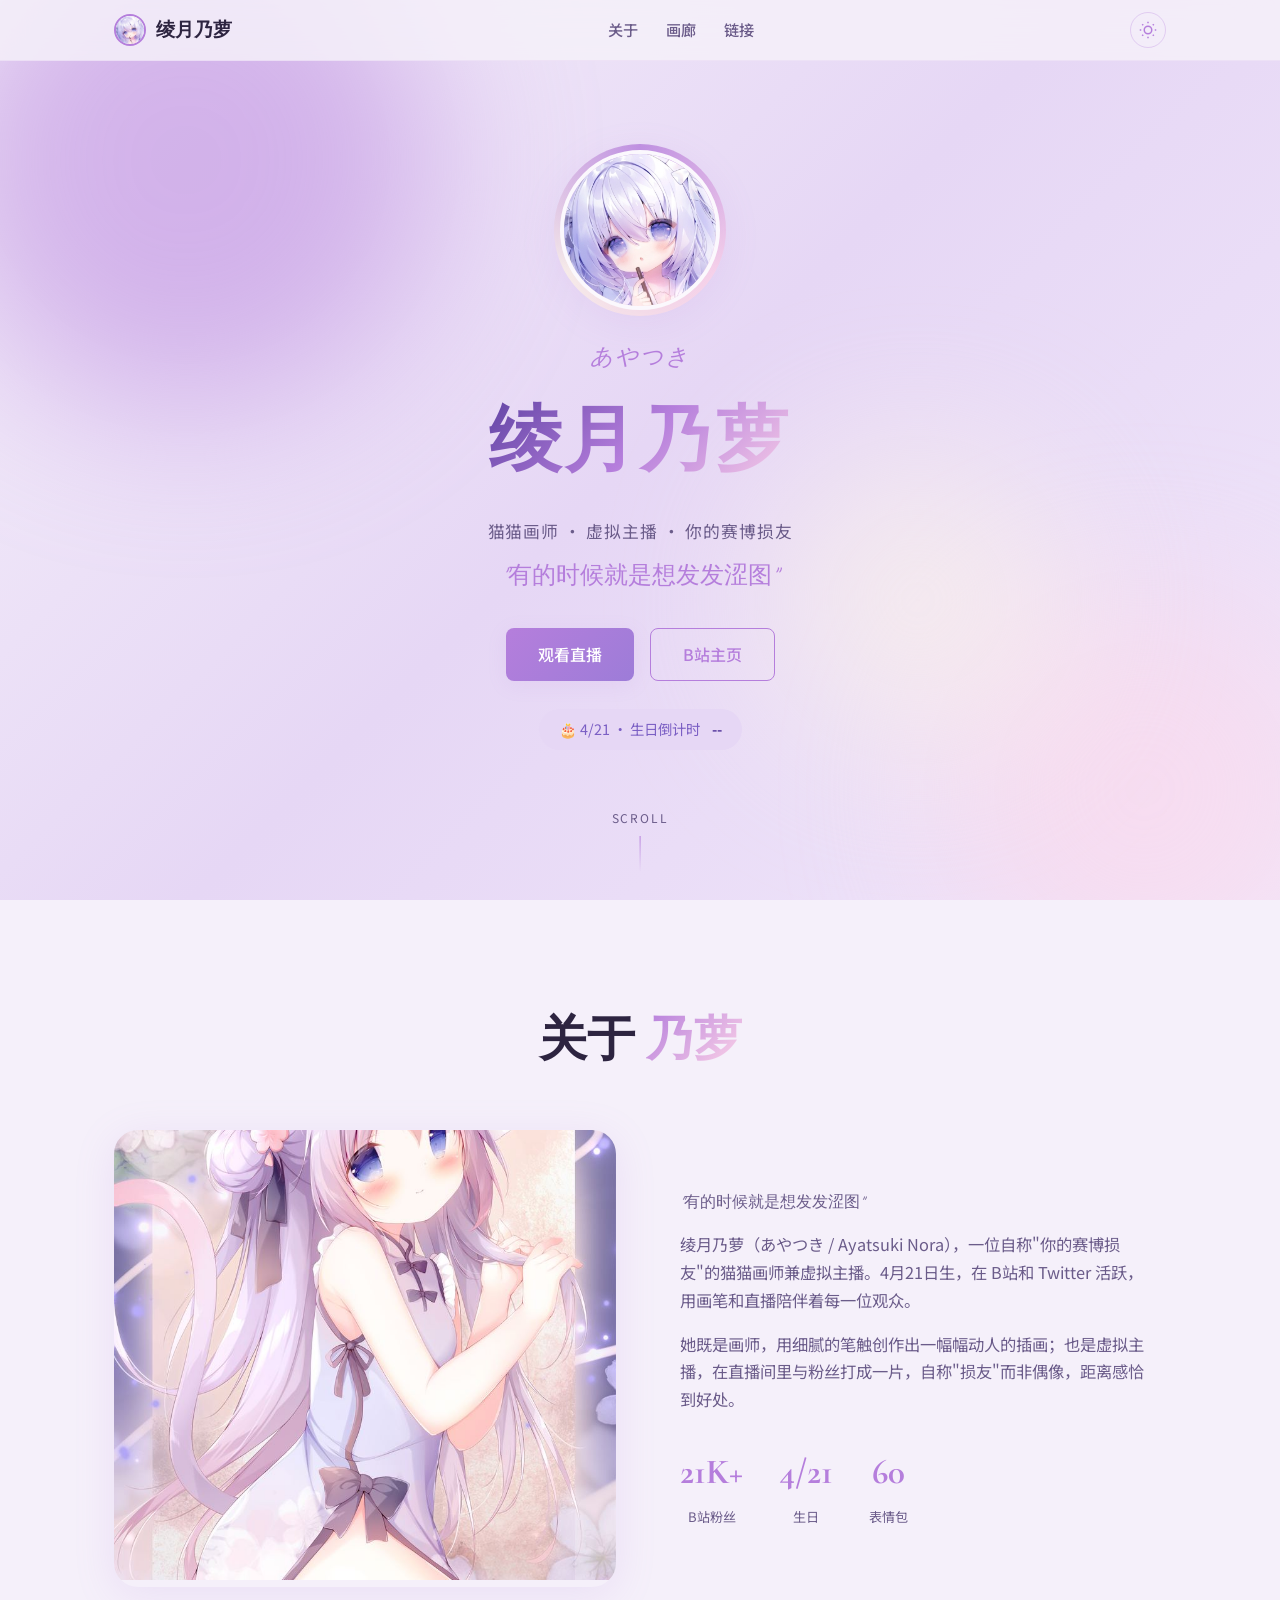
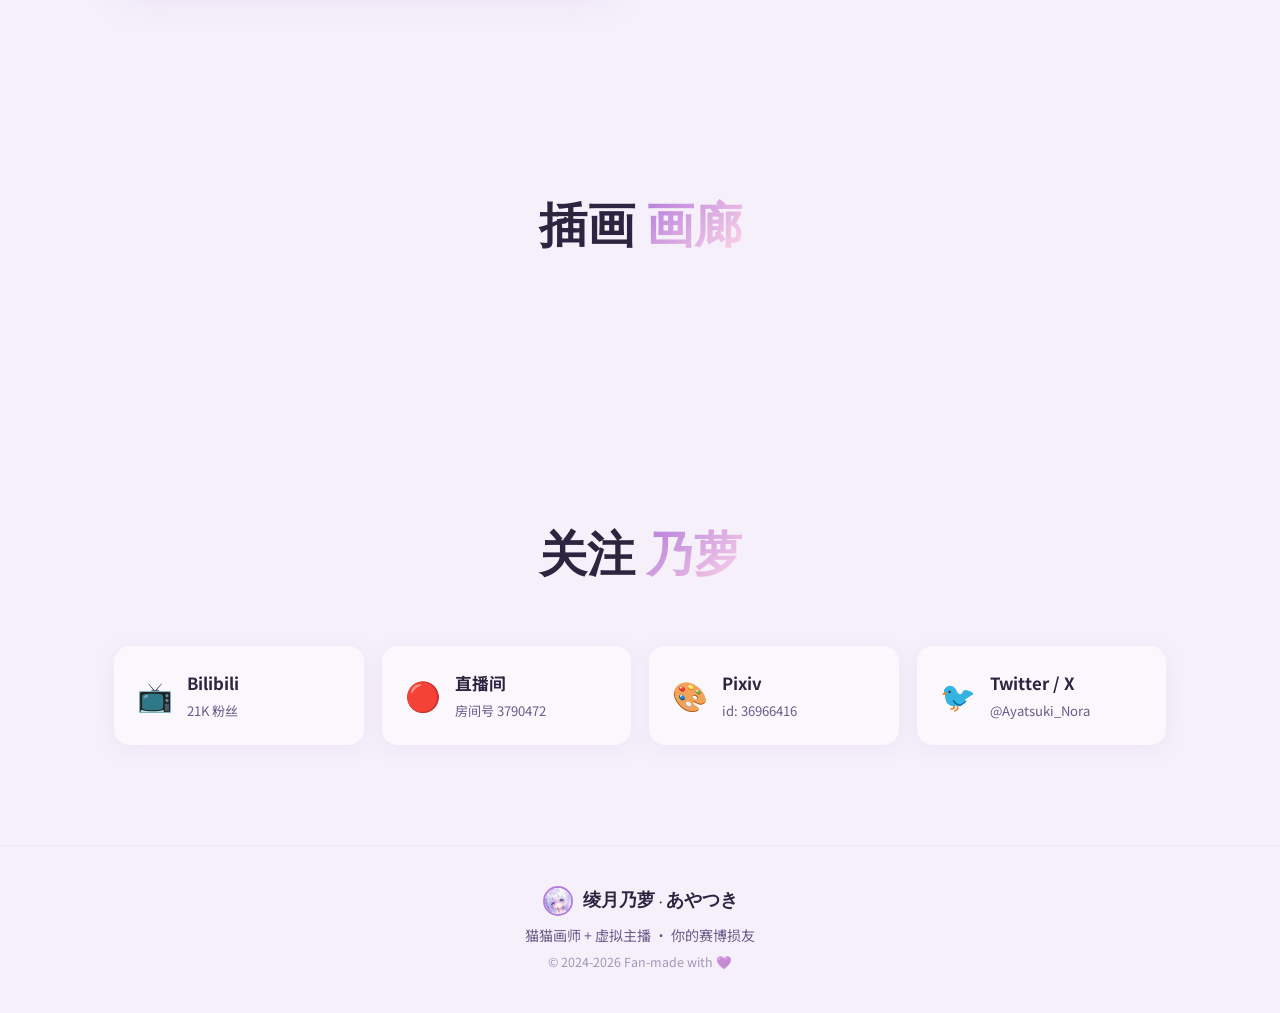
==== commit d737ef9e: "💜 rebuild: 图片本地化，重做首页 - 所有图片放入 assets/images/，不再依赖外部 CDN - 压缩大图（12MB -> 2.8MB） - 精简页面：Hero / About /" ====
--- a/index.html
+++ b/index.html
@@ -3,44 +3,31 @@
 <head>
   <meta charset="UTF-8">
   <meta name="viewport" content="width=device-width, initial-scale=1.0">
-  <title>绫月乃萝 Ayatsuki Nora · 赛博损友电台</title>
+  <title>绫月乃萝 Ayatsuki Nora</title>
   <meta name="description" content="绫月乃萝 - 猫猫画师 + 虚拟主播，你的赛博损友">
-  <link rel="icon" href="https://nora-cdn.warmrainday.workers.dev/images/avatar.jpg">
-  
-  <!-- Fonts -->
+  <link rel="icon" href="assets/images/avatar.jpg">
   <link rel="preconnect" href="https://fonts.googleapis.com">
   <link rel="preconnect" href="https://fonts.gstatic.com" crossorigin>
   <link href="https://fonts.googleapis.com/css2?family=Cormorant+Garamond:ital,wght@0,400;0,600;0,700;1,400&family=Noto+Sans+SC:wght@300;400;500;700&family=Caveat:wght@400;700&display=swap" rel="stylesheet">
-  
-  <!-- GSAP -->
-  <script src="https://cdn.jsdelivr.net/npm/gsap@3.12.5/dist/gsap.min.js"></script>
-  <script src="https://cdn.jsdelivr.net/npm/gsap@3.12.5/dist/ScrollTrigger.min.js"></script>
-  
   <link rel="stylesheet" href="style.css">
 </head>
 <body>
 
-<!-- ===== 粒子画布 ===== -->
-<canvas id="petals"></canvas>
-
-<!-- ===== 导航 ===== -->
-<nav id="navbar" class="navbar">
+<!-- 导航 -->
+<nav id="navbar">
   <div class="nav-inner">
     <a href="#hero" class="nav-logo">
-      <img src="https://nora-cdn.warmrainday.workers.dev/images/avatar.jpg" alt="Nora" class="nav-avatar">
+      <img src="assets/images/avatar.jpg" alt="Nora" class="nav-avatar">
       <span>绫月乃萝</span>
     </a>
-    <div class="nav-links">
+    <div class="nav-links" id="nav-links">
       <a href="#about">关于</a>
       <a href="#gallery">画廊</a>
-      <a href="#timeline">时间轴</a>
-      <a href="#quotes">语录</a>
-      <a href="#fanwall">留言</a>
       <a href="#links">链接</a>
     </div>
     <button id="theme-toggle" class="theme-toggle" aria-label="切换主题">
-      <svg class="icon-sun" width="20" height="20" viewBox="0 0 24 24" fill="none" stroke="currentColor" stroke-width="2"><circle cx="12" cy="12" r="5"/><line x1="12" y1="1" x2="12" y2="3"/><line x1="12" y1="21" x2="12" y2="23"/><line x1="4.22" y1="4.22" x2="5.64" y2="5.64"/><line x1="18.36" y1="18.36" x2="19.78" y2="19.78"/><line x1="1" y1="12" x2="3" y2="12"/><line x1="21" y1="12" x2="23" y2="12"/><line x1="4.22" y1="19.78" x2="5.64" y2="18.36"/><line x1="18.36" y1="5.64" x2="19.78" y2="4.22"/></svg>
-      <svg class="icon-moon" width="20" height="20" viewBox="0 0 24 24" fill="none" stroke="currentColor" stroke-width="2"><path d="M21 12.79A9 9 0 1 1 11.21 3 7 7 0 0 0 21 12.79z"/></svg>
+      <svg class="icon-sun" width="18" height="18" viewBox="0 0 24 24" fill="none" stroke="currentColor" stroke-width="2"><circle cx="12" cy="12" r="5"/><line x1="12" y1="1" x2="12" y2="3"/><line x1="12" y1="21" x2="12" y2="23"/><line x1="4.22" y1="4.22" x2="5.64" y2="5.64"/><line x1="18.36" y1="18.36" x2="19.78" y2="19.78"/><line x1="1" y1="12" x2="3" y2="12"/><line x1="21" y1="12" x2="23" y2="12"/><line x1="4.22" y1="19.78" x2="5.64" y2="18.36"/><line x1="18.36" y1="5.64" x2="19.78" y2="4.22"/></svg>
+      <svg class="icon-moon" width="18" height="18" viewBox="0 0 24 24" fill="none" stroke="currentColor" stroke-width="2"><path d="M21 12.79A9 9 0 1 1 11.21 3 7 7 0 0 0 21 12.79z"/></svg>
     </button>
     <button class="nav-burger" id="nav-burger" aria-label="菜单">
       <span></span><span></span><span></span>
@@ -48,9 +35,9 @@
   </div>
 </nav>
 
-<!-- ===== HERO ===== -->
-<section id="hero" class="hero">
-  <div class="hero-bg-blobs">
+<!-- Hero -->
+<section id="hero">
+  <div class="hero-bg">
     <div class="blob blob-1"></div>
     <div class="blob blob-2"></div>
     <div class="blob blob-3"></div>
@@ -58,57 +45,50 @@
   <div class="hero-content">
     <div class="hero-avatar-wrap">
       <div class="hero-avatar-ring"></div>
-      <img src="https://nora-cdn.warmrainday.workers.dev/images/avatar.jpg" alt="绫月乃萝" class="hero-avatar" id="hero-avatar">
+      <img src="assets/images/avatar.jpg" alt="绫月乃萝" class="hero-avatar">
     </div>
-    <h1 class="hero-title">
-      <span class="title-jp">あやつき</span>
-      <span class="title-cn">绫月乃萝</span>
-    </h1>
-    <p class="hero-tagline" id="hero-tagline">你的赛博损友 · 猫猫画师 · 虚拟主播</p>
-    <p class="hero-slogan" id="hero-slogan">"有的时候就是想发发涩图"</p>
+    <p class="hero-jp">あやつき</p>
+    <h1 class="hero-name">绫月乃萝</h1>
+    <p class="hero-tagline">猫猫画师 · 虚拟主播 · 你的赛博损友</p>
+    <p class="hero-slogan">"有的时候就是想发发涩图"</p>
     <div class="hero-cta">
-      <a href="https://live.bilibili.com/3790472" target="_blank" class="btn btn-primary">
-        <span>观看直播</span>
-      </a>
-      <a href="https://space.bilibili.com/86471108" target="_blank" class="btn btn-ghost">
-        <span>B站主页</span>
-      </a>
+      <a href="https://live.bilibili.com/3790472" target="_blank" class="btn btn-primary">观看直播</a>
+      <a href="https://space.bilibili.com/86471108" target="_blank" class="btn btn-ghost">B站主页</a>
     </div>
-    <div class="hero-birthday" id="birthday-badge">
-      <span>🎂 4月21日 · 下一个生日</span>
+    <div class="hero-birthday">
+      <span>🎂 4/21 · 生日倒计时</span>
       <span class="birthday-countdown" id="birthday-countdown">--</span>
     </div>
   </div>
   <div class="scroll-hint">
-    <span>Scroll</span>
+    <span>SCROLL</span>
     <div class="scroll-line"></div>
   </div>
 </section>
 
-<!-- ===== ABOUT ===== -->
-<section id="about" class="section about">
+<!-- About -->
+<section id="about" class="section">
   <div class="container">
-    <h2 class="section-title" data-reveal>About <span class="accent">乃萝</span></h2>
+    <h2 class="section-title">关于 <span class="accent">乃萝</span></h2>
     <div class="about-grid">
-      <div class="about-image" data-reveal>
-        <img src="https://nora-cdn.warmrainday.workers.dev/images/pixiv_hd_1.jpg" alt="乃萝插画" loading="lazy">
-        <div class="about-image-glow"></div>
+      <div class="about-image">
+        <img src="assets/images/pixiv_hd_1.jpg" alt="乃萝插画" loading="lazy">
       </div>
-      <div class="about-text" data-reveal>
+      <div class="about-text">
         <p class="about-quote">"有的时候就是想发发涩图"</p>
         <p>绫月乃萝（あやつき / Ayatsuki Nora），一位自称"你的赛博损友"的猫猫画师兼虚拟主播。4月21日生，在 B站和 Twitter 活跃，用画笔和直播陪伴着每一位观众。</p>
         <p>她既是画师，用细腻的笔触创作出一幅幅动人的插画；也是虚拟主播，在直播间里与粉丝打成一片，自称"损友"而非偶像，距离感恰到好处。</p>
         <div class="about-stats">
           <div class="stat">
-            <span class="stat-num" data-count="21000">0</span>
+            <span class="stat-num">21K+</span>
             <span class="stat-label">B站粉丝</span>
           </div>
           <div class="stat">
-            <span class="stat-num" data-count="421">0</span>
-            <span class="stat-label">生日 (4/21)</span>
+            <span class="stat-num">4/21</span>
+            <span class="stat-label">生日</span>
           </div>
           <div class="stat">
-            <span class="stat-num" data-count="60">0</span>
+            <span class="stat-num">60</span>
             <span class="stat-label">表情包</span>
           </div>
         </div>
@@ -117,149 +97,52 @@
   </div>
 </section>
 
-<!-- ===== GALLERY ===== -->
-<section id="gallery" class="section gallery">
+<!-- Gallery -->
+<section id="gallery" class="section">
   <div class="container">
-    <h2 class="section-title" data-reveal>插画 <span class="accent">画廊</span></h2>
-    <p class="section-sub" data-reveal>来自 Pixiv 的精选作品</p>
-    <div class="gallery-grid" id="gallery-grid">
-      <!-- JS 生成 -->
-    </div>
+    <h2 class="section-title">插画 <span class="accent">画廊</span></h2>
+    <div class="gallery-grid" id="gallery-grid"></div>
   </div>
 </section>
 
-<!-- ===== TIMELINE ===== -->
-<section id="timeline" class="section timeline-section">
+<!-- Links -->
+<section id="links" class="section">
   <div class="container">
-    <h2 class="section-title" data-reveal>重要 <span class="accent">时刻</span></h2>
-    <div class="timeline">
-      <div class="timeline-item" data-reveal>
-        <div class="timeline-dot"></div>
-        <div class="timeline-content">
-          <span class="timeline-date">活跃中</span>
-          <h3>B站虚拟主播</h3>
-          <p>在B站直播间与粉丝互动，画画、聊天、游戏，自称"赛博损友"</p>
-          <a href="https://live.bilibili.com/3790472" target="_blank" class="timeline-link">直播间 →</a>
-        </div>
-      </div>
-      <div class="timeline-item" data-reveal>
-        <div class="timeline-dot"></div>
-        <div class="timeline-content">
-          <span class="timeline-date">持续更新</span>
-          <h3>Pixiv 画师</h3>
-          <p>在 Pixiv 持续发布插画作品，风格细腻动人</p>
-          <a href="https://www.pixiv.net/users/36966416" target="_blank" class="timeline-link">Pixiv 主页 →</a>
-        </div>
-      </div>
-      <div class="timeline-item" data-reveal>
-        <div class="timeline-dot"></div>
-        <div class="timeline-content">
-          <span class="timeline-date">2.1万+</span>
-          <h3>B站 21,000+ 粉丝</h3>
-          <p>从零开始积累的粉丝群体，每一个关注都是陪伴</p>
-          <a href="https://space.bilibili.com/86471108" target="_blank" class="timeline-link">B站主页 →</a>
-        </div>
-      </div>
-      <div class="timeline-item" data-reveal>
-        <div class="timeline-dot"></div>
-        <div class="timeline-content">
-          <span class="timeline-date">4月21日</span>
-          <h3>猫猫的生日</h3>
-          <p>每年4月21日，是乃萝的生日，也是粉丝们的狂欢日</p>
-        </div>
-      </div>
-    </div>
-  </div>
-</section>
-
-<!-- ===== QUOTES ===== -->
-<section id="quotes" class="section quotes">
-  <div class="container">
-    <h2 class="section-title" data-reveal>乃萝 <span class="accent">语录</span></h2>
-    <div class="quotes-grid">
-      <div class="quote-card" data-reveal>
-        <p class="quote-text">"有的时候就是想发发涩图"</p>
-        <span class="quote-author">— 乃萝的名言</span>
-      </div>
-      <div class="quote-card" data-reveal>
-        <p class="quote-text">"你的赛博损友"</p>
-        <span class="quote-author">— 自我介绍</span>
-      </div>
-      <div class="quote-card" data-reveal>
-        <p class="quote-text">"猫猫画师，在线发癫"</p>
-        <span class="quote-author">— 日常状态</span>
-      </div>
-    </div>
-  </div>
-</section>
-
-<!-- ===== FAN WALL ===== -->
-<section id="fanwall" class="section fan-wall">
-  <div class="container">
-    <h2 class="section-title" data-reveal>粉丝 <span class="accent">留言</span></h2>
-    <p class="section-sub" data-reveal>给乃萝的一句话</p>
-    <div class="fanwall-input-wrap" data-reveal>
-      <input type="text" id="fanwall-input" class="fanwall-input" placeholder="写下你想对乃萝说的话..." maxlength="50">
-      <button id="fanwall-submit" class="btn btn-primary btn-sm">发送</button>
-    </div>
-    <div class="danmaku-wall" id="danmaku-wall">
-      <!-- 弹幕留言 -->
-    </div>
-  </div>
-</section>
-
-<!-- ===== LINKS ===== -->
-<section id="links" class="section links-section">
-  <div class="container">
-    <h2 class="section-title" data-reveal>关注 <span class="accent">乃萝</span></h2>
+    <h2 class="section-title">关注 <span class="accent">乃萝</span></h2>
     <div class="links-grid">
-      <a href="https://space.bilibili.com/86471108" target="_blank" class="link-card" data-reveal>
+      <a href="https://space.bilibili.com/86471108" target="_blank" class="link-card">
         <div class="link-icon">📺</div>
-        <div class="link-info">
-          <h3>Bilibili</h3>
-          <p>@Ayatsuki_Nora · 2.1万粉</p>
-        </div>
+        <div><h3>Bilibili</h3><p>21K 粉丝</p></div>
       </a>
-      <a href="https://live.bilibili.com/3790472" target="_blank" class="link-card" data-reveal>
+      <a href="https://live.bilibili.com/3790472" target="_blank" class="link-card">
         <div class="link-icon">🔴</div>
-        <div class="link-info">
-          <h3>直播间</h3>
-          <p>B站直播 · 房间号 3790472</p>
-        </div>
+        <div><h3>直播间</h3><p>房间号 3790472</p></div>
       </a>
-      <a href="https://www.pixiv.net/users/36966416" target="_blank" class="link-card" data-reveal>
+      <a href="https://www.pixiv.net/users/36966416" target="_blank" class="link-card">
         <div class="link-icon">🎨</div>
-        <div class="link-info">
-          <h3>Pixiv</h3>
-          <p>插画作品 · id: 36966416</p>
-        </div>
+        <div><h3>Pixiv</h3><p>id: 36966416</p></div>
       </a>
-      <a href="https://x.com/Ayatsuki_Nora" target="_blank" class="link-card" data-reveal>
+      <a href="https://x.com/Ayatsuki_Nora" target="_blank" class="link-card">
         <div class="link-icon">🐦</div>
-        <div class="link-info">
-          <h3>Twitter / X</h3>
-          <p>@Ayatsuki_Nora</p>
-        </div>
+        <div><h3>Twitter / X</h3><p>@Ayatsuki_Nora</p></div>
       </a>
     </div>
   </div>
 </section>
 
-<!-- ===== FOOTER ===== -->
-<footer class="footer">
+<!-- Footer -->
+<footer>
   <div class="container">
-    <div class="footer-content">
-      <div class="footer-logo">
-        <img src="https://nora-cdn.warmrainday.workers.dev/images/avatar.jpg" alt="Nora" class="footer-avatar">
-        <span>绫月乃萝 · あやつき</span>
-      </div>
-      <p class="footer-text">猫猫画师 + 虚拟主播 · 你的赛博损友</p>
-      <p class="footer-copy">© 2024-2026 Fan-made with 💜 · 非官方粉丝站</p>
+    <div class="footer-logo">
+      <img src="assets/images/avatar.jpg" alt="Nora" class="footer-avatar">
+      <span>绫月乃萝 · あやつき</span>
     </div>
+    <p class="footer-text">猫猫画师 + 虚拟主播 · 你的赛博损友</p>
+    <p class="footer-copy">© 2024-2026 Fan-made with 💜</p>
   </div>
 </footer>
 
-<!-- ===== Lightbox ===== -->
+<!-- Lightbox -->
 <div id="lightbox" class="lightbox">
   <button class="lightbox-close" id="lightbox-close">✕</button>
   <button class="lightbox-prev" id="lightbox-prev">‹</button>
@@ -267,8 +150,6 @@
   <button class="lightbox-next" id="lightbox-next">›</button>
 </div>
 
-<style></style>
-<link rel="stylesheet" href="style.css">
 <script src="app.js"></script>
 </body>
 </html>
--- a/style.css
+++ b/style.css
@@ -1,893 +1,194 @@
-/* ========================================
-   绫月乃萝粉丝站 · 薰衣草紫设计系统
-   ======================================== */
+/* ===== Reset ===== */
+*,*::before,*::after{margin:0;padding:0;box-sizing:border-box}
 
-/* ===== Reset & Base ===== */
-*, *::before, *::after { margin: 0; padding: 0; box-sizing: border-box; }
-
-:root {
-  /* 亮色模式 */
-  --lavender: #B57EDC;
-  --lavender-deep: #9D7CD8;
-  --lavender-mist: #E6D7F5;
-  --lavender-bg: #F5F0FA;
-  --lavender-card: #FBF8FD;
-  --lavender-text: #7B5FC4;
-  --lavender-dark: #5B3FA0;
-  --moonlight: #FFF8E7;
-  --sakura: #FFD6E8;
-  --text-primary: #2D2440;
-  --text-secondary: #6B5C8A;
-  --shadow-soft: 0 4px 20px rgba(181, 126, 220, 0.1);
-  --shadow-medium: 0 8px 40px rgba(181, 126, 220, 0.15);
-  --shadow-glow: 0 0 30px rgba(181, 126, 220, 0.3);
-  --radius-sm: 8px;
-  --radius-md: 16px;
-  --radius-lg: 24px;
-  --bg: var(--lavender-bg);
-  --card-bg: var(--lavender-card);
-  --nav-bg: rgba(245, 240, 250, 0.8);
-  --gradient-bg: linear-gradient(135deg, #F5F0FA 0%, #E6D7F5 50%, #F0E6FA 100%);
+:root{
+  --lavender:#B57EDC;
+  --lavender-deep:#9D7CD8;
+  --lavender-mist:#E6D7F5;
+  --lavender-bg:#F5F0FA;
+  --lavender-card:#FBF8FD;
+  --lavender-text:#7B5FC4;
+  --lavender-dark:#5B3FA0;
+  --moonlight:#FFF8E7;
+  --sakura:#FFD6E8;
+  --text:#2D2440;
+  --text-sub:#6B5C8A;
+  --shadow-soft:0 4px 20px rgba(181,126,220,.1);
+  --shadow-mid:0 8px 40px rgba(181,126,220,.15);
+  --shadow-glow:0 0 30px rgba(181,126,220,.3);
+  --r-sm:8px;--r-md:16px;--r-lg:24px;
+  --bg:var(--lavender-bg);
+  --card:var(--lavender-card);
+  --nav-bg:rgba(245,240,250,.85);
+  --grad:linear-gradient(135deg,#F5F0FA 0%,#E6D7F5 50%,#F0E6FA 100%);
 }
 
-[data-theme="dark"] {
-  --lavender: #C9A0E8;
-  --lavender-deep: #B57EDC;
-  --lavender-mist: #2A1F3D;
-  --lavender-bg: #1A1525;
-  --lavender-card: #2D2440;
-  --lavender-text: #E6D7F5;
-  --lavender-dark: #C9A0E8;
-  --text-primary: #E6D7F5;
-  --text-secondary: #A99BC4;
-  --nav-bg: rgba(26, 21, 37, 0.8);
-  --bg: #1A1525;
-  --card-bg: #2D2440;
-  --gradient-bg: linear-gradient(135deg, #1A1525 0%, #2A1F3D 50%, #1F1830 100%);
-  --shadow-soft: 0 4px 20px rgba(201, 160, 232, 0.08);
-  --shadow-medium: 0 8px 40px rgba(201, 160, 232, 0.12);
-  --shadow-glow: 0 0 30px rgba(201, 160, 232, 0.25);
+[data-theme="dark"]{
+  --lavender:#C9A0E8;
+  --lavender-deep:#B57EDC;
+  --lavender-mist:#2A1F3D;
+  --lavender-bg:#1A1525;
+  --lavender-card:#2D2440;
+  --lavender-text:#E6D7F5;
+  --lavender-dark:#C9A0E8;
+  --text:#E6D7F5;
+  --text-sub:#A99BC4;
+  --nav-bg:rgba(26,21,37,.85);
+  --bg:#1A1525;
+  --card:#2D2440;
+  --grad:linear-gradient(135deg,#1A1525 0%,#2A1F3D 50%,#1F1830 100%);
+  --shadow-soft:0 4px 20px rgba(201,160,232,.08);
+  --shadow-mid:0 8px 40px rgba(201,160,232,.12);
+  --shadow-glow:0 0 30px rgba(201,160,232,.25);
 }
 
-html { scroll-behavior: smooth; }
-
-body {
-  font-family: "Noto Sans SC", "Inter", sans-serif;
-  background: var(--bg);
-  color: var(--text-primary);
-  line-height: 1.7;
-  overflow-x: hidden;
-  transition: background 0.4s ease, color 0.4s ease;
+html{scroll-behavior:smooth}
+body{
+  font-family:"Noto Sans SC","Inter",sans-serif;
+  background:var(--bg);
+  color:var(--text);
+  line-height:1.7;
+  overflow-x:hidden;
+  transition:background .4s,color .4s;
 }
 
-/* ===== 粒子画布 ===== */
-#petals {
-  position: fixed;
-  top: 0; left: 0;
-  width: 100%; height: 100%;
-  pointer-events: none;
-  z-index: 1;
-  opacity: 0.6;
+/* ===== Nav ===== */
+#navbar{
+  position:fixed;top:0;left:0;right:0;z-index:1000;
+  background:var(--nav-bg);
+  backdrop-filter:blur(20px);-webkit-backdrop-filter:blur(20px);
+  border-bottom:1px solid rgba(181,126,220,.1);
+  transition:box-shadow .3s,background .3s;
+}
+.nav-inner{max-width:1100px;margin:0 auto;padding:0 24px;height:60px;display:flex;align-items:center;justify-content:space-between}
+.nav-logo{display:flex;align-items:center;gap:10px;text-decoration:none;color:var(--text);font-family:"Cormorant Garamond",serif;font-size:1.2rem;font-weight:600}
+.nav-avatar{width:32px;height:32px;border-radius:50%;object-fit:cover;border:2px solid var(--lavender)}
+.nav-links{display:flex;gap:28px}
+.nav-links a{text-decoration:none;color:var(--text-sub);font-size:.95rem;font-weight:500;position:relative;transition:color .3s}
+.nav-links a::after{content:'';position:absolute;bottom:-4px;left:50%;width:0;height:2px;background:var(--lavender);border-radius:2px;transition:width .3s,left .3s}
+.nav-links a:hover{color:var(--lavender)}
+.nav-links a:hover::after{width:100%;left:0}
+.theme-toggle{background:none;border:1px solid rgba(181,126,220,.3);border-radius:50%;width:36px;height:36px;cursor:pointer;display:flex;align-items:center;justify-content:center;color:var(--lavender);transition:all .3s}
+.theme-toggle:hover{background:var(--lavender-mist);box-shadow:var(--shadow-soft)}
+.theme-toggle .icon-moon{display:none}
+[data-theme="dark"] .theme-toggle .icon-sun{display:none}
+[data-theme="dark"] .theme-toggle .icon-moon{display:block}
+.nav-burger{display:none;flex-direction:column;gap:5px;background:none;border:none;cursor:pointer;padding:8px}
+.nav-burger span{width:22px;height:2px;background:var(--text);border-radius:2px;transition:.3s}
+
+/* ===== Hero ===== */
+#hero{
+  min-height:100vh;display:flex;align-items:center;justify-content:center;
+  position:relative;overflow:hidden;background:var(--grad);
+}
+.hero-bg{position:absolute;inset:0;overflow:hidden}
+.blob{position:absolute;border-radius:50%;filter:blur(80px);opacity:.5;animation:blob 20s ease-in-out infinite}
+.blob-1{width:500px;height:500px;background:var(--lavender);top:-10%;left:-5%}
+.blob-2{width:400px;height:400px;background:var(--sakura);bottom:-10%;right:-5%;animation-delay:-5s}
+.blob-3{width:300px;height:300px;background:var(--moonlight);top:50%;left:60%;animation-delay:-10s}
+@keyframes blob{0%,100%{transform:translate(0,0) scale(1)}33%{transform:translate(30px,-40px) scale(1.05)}66%{transform:translate(-20px,30px) scale(.95)}}
+
+.hero-content{position:relative;z-index:10;text-align:center;padding:0 24px}
+.hero-avatar-wrap{position:relative;width:160px;height:160px;margin:0 auto 28px}
+.hero-avatar-ring{position:absolute;inset:-6px;border-radius:50%;background:conic-gradient(from 0deg,var(--lavender),var(--sakura),var(--moonlight),var(--lavender));animation:spin 8s linear infinite;opacity:.8}
+@keyframes spin{to{transform:rotate(360deg)}}
+.hero-avatar{width:160px;height:160px;border-radius:50%;object-fit:cover;border:4px solid var(--card);position:relative;z-index:1;box-shadow:var(--shadow-mid)}
+.hero-jp{font-family:"Cormorant Garamond",serif;font-size:1.4rem;color:var(--lavender);font-style:italic;letter-spacing:.1em;margin-bottom:4px}
+.hero-name{
+  font-family:"Cormorant Garamond",serif;
+  font-size:clamp(2.5rem,8vw,4.5rem);font-weight:700;
+  background:linear-gradient(135deg,var(--lavender-dark),var(--lavender),var(--sakura));
+  -webkit-background-clip:text;background-clip:text;-webkit-text-fill-color:transparent;
+  letter-spacing:.05em;margin-bottom:14px;
+}
+.hero-tagline{font-size:1.05rem;color:var(--text-sub);margin-bottom:10px;letter-spacing:.05em}
+.hero-slogan{font-family:"Caveat",cursive;font-size:1.5rem;color:var(--lavender);margin-bottom:32px}
+.hero-cta{display:flex;gap:16px;justify-content:center;margin-bottom:28px}
+.btn{display:inline-flex;align-items:center;gap:8px;padding:12px 32px;border-radius:var(--r-sm);font-size:1rem;font-weight:500;text-decoration:none;cursor:pointer;border:none;transition:all .3s;position:relative;overflow:hidden}
+.btn-primary{background:linear-gradient(135deg,var(--lavender),var(--lavender-deep));color:#fff;box-shadow:var(--shadow-soft)}
+.btn-primary:hover{transform:translateY(-2px);box-shadow:var(--shadow-mid),var(--shadow-glow)}
+.btn-ghost{background:transparent;color:var(--lavender);border:1px solid var(--lavender)}
+.btn-ghost:hover{background:var(--lavender-mist);transform:translateY(-2px)}
+.hero-birthday{display:inline-flex;align-items:center;gap:12px;padding:8px 20px;background:var(--lavender-mist);border-radius:100px;font-size:.9rem;color:var(--lavender-text)}
+.birthday-countdown{font-weight:700;color:var(--lavender-dark)}
+.scroll-hint{position:absolute;bottom:28px;left:50%;transform:translateX(-50%);display:flex;flex-direction:column;align-items:center;gap:8px;color:var(--text-sub);font-size:.75rem;letter-spacing:.15em}
+.scroll-line{width:1px;height:36px;background:linear-gradient(to bottom,var(--lavender),transparent);animation:scroll-pulse 2s ease-in-out infinite}
+@keyframes scroll-pulse{0%,100%{opacity:.3;transform:scaleY(.8)}50%{opacity:1;transform:scaleY(1)}}
+
+/* ===== Sections ===== */
+.section{padding:100px 0;position:relative;z-index:2}
+.container{max-width:1100px;margin:0 auto;padding:0 24px}
+.section-title{font-family:"Cormorant Garamond",serif;font-size:clamp(1.8rem,5vw,3rem);font-weight:600;text-align:center;margin-bottom:48px;color:var(--text)}
+.section-title .accent{background:linear-gradient(135deg,var(--lavender),var(--sakura));-webkit-background-clip:text;background-clip:text;-webkit-text-fill-color:transparent}
+
+/* ===== About ===== */
+.about-grid{display:grid;grid-template-columns:1fr 1fr;gap:48px;align-items:center}
+.about-image{border-radius:var(--r-lg);overflow:hidden;box-shadow:var(--shadow-mid)}
+.about-image img{width:100%;height:450px;object-fit:cover;transition:transform .5s}
+.about-image:hover img{transform:scale(1.05)}
+.about-text{padding:0 16px}
+.about-quote{font-family:"Caveat",cursive;font-size:1.7rem;color:var(--lavender);margin-bottom:18px}
+.about-text p{margin-bottom:16px;color:var(--text-sub);font-size:1.02rem}
+.about-stats{display:flex;gap:36px;margin-top:28px}
+.stat{text-align:center}
+.stat-num{display:block;font-family:"Cormorant Garamond",serif;font-size:2.2rem;font-weight:700;color:var(--lavender)}
+.stat-label{font-size:.82rem;color:var(--text-sub)}
+
+/* ===== Gallery ===== */
+.gallery-grid{display:grid;grid-template-columns:repeat(auto-fill,minmax(260px,1fr));gap:18px}
+.gallery-item{position:relative;border-radius:var(--r-md);overflow:hidden;cursor:pointer;box-shadow:var(--shadow-soft);aspect-ratio:3/4;transition:all .3s}
+.gallery-item img{width:100%;height:100%;object-fit:cover;transition:transform .4s}
+.gallery-item::after{content:'';position:absolute;inset:0;background:linear-gradient(to top,rgba(181,126,220,.4),transparent 50%);opacity:0;transition:opacity .3s}
+.gallery-item:hover{transform:translateY(-4px);box-shadow:var(--shadow-mid),var(--shadow-glow)}
+.gallery-item:hover img{transform:scale(1.08)}
+.gallery-item:hover::after{opacity:1}
+
+/* ===== Links ===== */
+.links-grid{display:grid;grid-template-columns:repeat(auto-fit,minmax(220px,1fr));gap:18px}
+.link-card{display:flex;align-items:center;gap:14px;padding:22px;background:var(--card);border-radius:var(--r-md);text-decoration:none;color:var(--text);box-shadow:var(--shadow-soft);transition:all .3s;border:1px solid transparent}
+.link-card:hover{transform:translateY(-4px);box-shadow:var(--shadow-mid),var(--shadow-glow);border-color:var(--lavender)}
+.link-icon{font-size:1.8rem}
+.link-card h3{font-size:1.05rem;margin-bottom:2px}
+.link-card p{font-size:.82rem;color:var(--text-sub)}
+
+/* ===== Footer ===== */
+footer{padding:40px 0;text-align:center;border-top:1px solid rgba(181,126,220,.1);position:relative;z-index:2}
+.footer-logo{display:flex;align-items:center;gap:10px;justify-content:center;font-family:"Cormorant Garamond",serif;font-size:1.1rem;font-weight:600;margin-bottom:8px}
+.footer-avatar{width:30px;height:30px;border-radius:50%;border:2px solid var(--lavender)}
+.footer-text{color:var(--text-sub);font-size:.88rem}
+.footer-copy{color:var(--text-sub);font-size:.78rem;opacity:.6;margin-top:4px}
+
+/* ===== Lightbox ===== */
+.lightbox{position:fixed;inset:0;background:rgba(26,21,37,.95);display:none;align-items:center;justify-content:center;z-index:9999;backdrop-filter:blur(10px)}
+.lightbox.active{display:flex}
+.lightbox img{max-width:90vw;max-height:85vh;border-radius:var(--r-md);box-shadow:0 20px 60px rgba(0,0,0,.5)}
+.lightbox-close,.lightbox-prev,.lightbox-next{position:absolute;background:rgba(255,255,255,.1);border:none;color:#fff;font-size:1.8rem;cursor:pointer;width:48px;height:48px;border-radius:50%;display:flex;align-items:center;justify-content:center;transition:background .3s}
+.lightbox-close{top:20px;right:20px}
+.lightbox-prev{left:20px;top:50%;transform:translateY(-50%)}
+.lightbox-next{right:20px;top:50%;transform:translateY(-50%)}
+.lightbox-close:hover,.lightbox-prev:hover,.lightbox-next:hover{background:var(--lavender)}
+
+/* ===== Reveal ===== */
+[data-reveal]{opacity:0;transform:translateY(30px)}
+
+/* ===== Responsive ===== */
+@media(max-width:768px){
+  .nav-links{display:none;position:absolute;top:60px;left:0;right:0;background:var(--nav-bg);backdrop-filter:blur(20px);padding:20px 24px;flex-direction:column;gap:14px}
+  .nav-links.active{display:flex}
+  .nav-burger{display:flex}
+  .about-grid{grid-template-columns:1fr;gap:28px}
+  .about-image img{height:300px}
+  .about-stats{justify-content:space-around;gap:12px}
+  .stat-num{font-size:1.6rem}
+  .hero-cta{flex-direction:column;align-items:center}
+  .btn{width:200px;justify-content:center}
+  .section{padding:70px 0}
+}
+@media(max-width:480px){
+  .hero-avatar,.hero-avatar-wrap{width:130px;height:130px}
 }
 
-/* ===== 导航 ===== */
-.navbar {
-  position: fixed;
-  top: 0; left: 0; right: 0;
-  z-index: 1000;
-  background: var(--nav-bg);
-  backdrop-filter: blur(20px);
-  -webkit-backdrop-filter: blur(20px);
-  border-bottom: 1px solid rgba(181, 126, 220, 0.1);
-  transition: all 0.3s ease;
+@media(prefers-reduced-motion:reduce){
+  *,*::before,*::after{animation-duration:.01ms!important;transition-duration:.01ms!important}
+  [data-reveal]{opacity:1;transform:none}
 }
-
-.nav-inner {
-  max-width: 1200px;
-  margin: 0 auto;
-  padding: 0 24px;
-  height: 64px;
-  display: flex;
-  align-items: center;
-  justify-content: space-between;
-}
-
-.nav-logo {
-  display: flex;
-  align-items: center;
-  gap: 10px;
-  text-decoration: none;
-  color: var(--text-primary);
-  font-family: "Cormorant Garamond", serif;
-  font-size: 1.3rem;
-  font-weight: 600;
-}
-
-.nav-avatar {
-  width: 36px; height: 36px;
-  border-radius: 50%;
-  object-fit: cover;
-  border: 2px solid var(--lavender);
-  box-shadow: var(--shadow-soft);
-}
-
-.nav-links {
-  display: flex;
-  gap: 28px;
-}
-
-.nav-links a {
-  text-decoration: none;
-  color: var(--text-secondary);
-  font-size: 0.95rem;
-  font-weight: 500;
-  position: relative;
-  transition: color 0.3s;
-}
-
-.nav-links a::after {
-  content: '';
-  position: absolute;
-  bottom: -4px;
-  left: 50%;
-  width: 0;
-  height: 2px;
-  background: var(--lavender);
-  border-radius: 2px;
-  transition: width 0.3s, left 0.3s;
-}
-
-.nav-links a:hover { color: var(--lavender); }
-.nav-links a:hover::after { width: 100%; left: 0; }
-
-.theme-toggle {
-  background: none;
-  border: 1px solid rgba(181, 126, 220, 0.3);
-  border-radius: 50%;
-  width: 38px; height: 38px;
-  cursor: pointer;
-  display: flex;
-  align-items: center;
-  justify-content: center;
-  color: var(--lavender);
-  transition: all 0.3s;
-}
-
-.theme-toggle:hover {
-  background: var(--lavender-mist);
-  box-shadow: var(--shadow-soft);
-}
-
-.theme-toggle .icon-moon { display: none; }
-[data-theme="dark"] .theme-toggle .icon-sun { display: none; }
-[data-theme="dark"] .theme-toggle .icon-moon { display: block; }
-
-.nav-burger {
-  display: none;
-  flex-direction: column;
-  gap: 5px;
-  background: none;
-  border: none;
-  cursor: pointer;
-  padding: 8px;
-}
-
-.nav-burger span {
-  width: 22px; height: 2px;
-  background: var(--text-primary);
-  border-radius: 2px;
-  transition: 0.3s;
-}
-
-/* ===== Hero ===== */
-.hero {
-  min-height: 100vh;
-  display: flex;
-  align-items: center;
-  justify-content: center;
-  position: relative;
-  overflow: hidden;
-  background: var(--gradient-bg);
-}
-
-.hero-bg-blobs {
-  position: absolute;
-  inset: 0;
-  overflow: hidden;
-}
-
-.blob {
-  position: absolute;
-  border-radius: 50%;
-  filter: blur(80px);
-  opacity: 0.5;
-  animation: blob-float 20s ease-in-out infinite;
-}
-
-.blob-1 {
-  width: 500px; height: 500px;
-  background: var(--lavender);
-  top: -10%; left: -5%;
-}
-
-.blob-2 {
-  width: 400px; height: 400px;
-  background: var(--sakura);
-  bottom: -10%; right: -5%;
-  animation-delay: -5s;
-}
-
-.blob-3 {
-  width: 300px; height: 300px;
-  background: var(--moonlight);
-  top: 50%; left: 60%;
-  animation-delay: -10s;
-}
-
-@keyframes blob-float {
-  0%, 100% { transform: translate(0, 0) scale(1); }
-  33% { transform: translate(30px, -40px) scale(1.05); }
-  66% { transform: translate(-20px, 30px) scale(0.95); }
-}
-
-.hero-content {
-  position: relative;
-  z-index: 10;
-  text-align: center;
-  padding: 0 24px;
-}
-
-.hero-avatar-wrap {
-  position: relative;
-  width: 180px; height: 180px;
-  margin: 0 auto 32px;
-}
-
-.hero-avatar-ring {
-  position: absolute;
-  inset: -8px;
-  border-radius: 50%;
-  background: conic-gradient(from 0deg, var(--lavender), var(--sakura), var(--moonlight), var(--lavender));
-  animation: ring-spin 8s linear infinite;
-  opacity: 0.8;
-}
-
-@keyframes ring-spin { to { transform: rotate(360deg); } }
-
-.hero-avatar {
-  width: 180px; height: 180px;
-  border-radius: 50%;
-  object-fit: cover;
-  border: 4px solid var(--card-bg);
-  position: relative;
-  z-index: 1;
-  box-shadow: var(--shadow-medium);
-}
-
-.hero-title {
-  font-family: "Cormorant Garamond", serif;
-  margin-bottom: 16px;
-  display: flex;
-  flex-direction: column;
-  gap: 4px;
-}
-
-.title-jp {
-  font-size: clamp(1.5rem, 4vw, 2.5rem);
-  color: var(--lavender);
-  font-style: italic;
-  font-weight: 400;
-  letter-spacing: 0.1em;
-}
-
-.title-cn {
-  font-size: clamp(2.5rem, 8vw, 5rem);
-  font-weight: 700;
-  background: linear-gradient(135deg, var(--lavender-dark), var(--lavender), var(--sakura));
-  -webkit-background-clip: text;
-  background-clip: text;
-  -webkit-text-fill-color: transparent;
-  letter-spacing: 0.05em;
-}
-
-.hero-tagline {
-  font-size: 1.1rem;
-  color: var(--text-secondary);
-  margin-bottom: 12px;
-  letter-spacing: 0.05em;
-}
-
-.hero-slogan {
-  font-family: "Caveat", cursive;
-  font-size: 1.6rem;
-  color: var(--lavender);
-  margin-bottom: 36px;
-}
-
-.hero-cta {
-  display: flex;
-  gap: 16px;
-  justify-content: center;
-  margin-bottom: 32px;
-}
-
-.btn {
-  display: inline-flex;
-  align-items: center;
-  gap: 8px;
-  padding: 12px 32px;
-  border-radius: var(--radius-sm);
-  font-size: 1rem;
-  font-weight: 500;
-  text-decoration: none;
-  cursor: pointer;
-  border: none;
-  transition: all 0.3s ease;
-  position: relative;
-  overflow: hidden;
-}
-
-.btn-primary {
-  background: linear-gradient(135deg, var(--lavender), var(--lavender-deep));
-  color: #fff;
-  box-shadow: var(--shadow-soft);
-}
-
-.btn-primary:hover {
-  transform: translateY(-2px);
-  box-shadow: var(--shadow-medium), var(--shadow-glow);
-}
-
-.btn-ghost {
-  background: transparent;
-  color: var(--lavender);
-  border: 1px solid var(--lavender);
-}
-
-.btn-ghost:hover {
-  background: var(--lavender-mist);
-  transform: translateY(-2px);
-}
-
-.btn-sm { padding: 8px 20px; font-size: 0.9rem; }
-
-.hero-birthday {
-  display: inline-flex;
-  align-items: center;
-  gap: 12px;
-  padding: 8px 20px;
-  background: var(--lavender-mist);
-  border-radius: 100px;
-  font-size: 0.9rem;
-  color: var(--lavender-text);
-}
-
-.birthday-countdown {
-  font-weight: 700;
-  color: var(--lavender-dark);
-}
-
-.scroll-hint {
-  position: absolute;
-  bottom: 32px;
-  left: 50%;
-  transform: translateX(-50%);
-  display: flex;
-  flex-direction: column;
-  align-items: center;
-  gap: 8px;
-  color: var(--text-secondary);
-  font-size: 0.8rem;
-  letter-spacing: 0.1em;
-}
-
-.scroll-line {
-  width: 1px; height: 40px;
-  background: linear-gradient(to bottom, var(--lavender), transparent);
-  animation: scroll-pulse 2s ease-in-out infinite;
-}
-
-@keyframes scroll-pulse {
-  0%, 100% { opacity: 0.3; transform: scaleY(0.8); }
-  50% { opacity: 1; transform: scaleY(1); }
-}
-
-/* ===== Sections ===== */
-.section {
-  padding: 120px 0;
-  position: relative;
-  z-index: 2;
-}
-
-.container {
-  max-width: 1200px;
-  margin: 0 auto;
-  padding: 0 24px;
-}
-
-.section-title {
-  font-family: "Cormorant Garamond", serif;
-  font-size: clamp(2rem, 5vw, 3.5rem);
-  font-weight: 600;
-  text-align: center;
-  margin-bottom: 16px;
-  color: var(--text-primary);
-}
-
-.section-title .accent {
-  background: linear-gradient(135deg, var(--lavender), var(--sakura));
-  -webkit-background-clip: text;
-  background-clip: text;
-  -webkit-text-fill-color: transparent;
-}
-
-.section-sub {
-  text-align: center;
-  color: var(--text-secondary);
-  font-size: 1rem;
-  margin-bottom: 48px;
-}
-
-/* ===== About ===== */
-.about-grid {
-  display: grid;
-  grid-template-columns: 1fr 1fr;
-  gap: 64px;
-  align-items: center;
-}
-
-.about-image {
-  position: relative;
-  border-radius: var(--radius-lg);
-  overflow: hidden;
-  box-shadow: var(--shadow-medium);
-}
-
-.about-image img {
-  width: 100%;
-  height: 500px;
-  object-fit: cover;
-  transition: transform 0.5s ease;
-}
-
-.about-image:hover img { transform: scale(1.05); }
-
-.about-image-glow {
-  position: absolute;
-  inset: 0;
-  border-radius: var(--radius-lg);
-  box-shadow: inset 0 0 60px rgba(181, 126, 220, 0.2);
-  pointer-events: none;
-}
-
-.about-text { padding: 0 16px; }
-
-.about-quote {
-  font-family: "Caveat", cursive;
-  font-size: 1.8rem;
-  color: var(--lavender);
-  margin-bottom: 20px;
-}
-
-.about-text p {
-  margin-bottom: 16px;
-  color: var(--text-secondary);
-  font-size: 1.05rem;
-}
-
-.about-stats {
-  display: flex;
-  gap: 40px;
-  margin-top: 32px;
-}
-
-.stat { text-align: center; }
-
-.stat-num {
-  display: block;
-  font-family: "Cormorant Garamond", serif;
-  font-size: 2.5rem;
-  font-weight: 700;
-  color: var(--lavender);
-}
-
-.stat-label {
-  font-size: 0.85rem;
-  color: var(--text-secondary);
-}
-
-/* ===== Gallery ===== */
-.gallery-grid {
-  display: grid;
-  grid-template-columns: repeat(auto-fill, minmax(280px, 1fr));
-  gap: 20px;
-}
-
-.gallery-item {
-  position: relative;
-  border-radius: var(--radius-md);
-  overflow: hidden;
-  cursor: pointer;
-  box-shadow: var(--shadow-soft);
-  aspect-ratio: 3/4;
-  transition: all 0.4s ease;
-}
-
-.gallery-item img {
-  width: 100%; height: 100%;
-  object-fit: cover;
-  transition: transform 0.5s ease;
-}
-
-.gallery-item::after {
-  content: '';
-  position: absolute;
-  inset: 0;
-  background: linear-gradient(to top, rgba(181, 126, 220, 0.4), transparent 50%);
-  opacity: 0;
-  transition: opacity 0.4s;
-}
-
-.gallery-item:hover {
-  transform: translateY(-6px);
-  box-shadow: var(--shadow-medium), var(--shadow-glow);
-}
-
-.gallery-item:hover img { transform: scale(1.08); }
-.gallery-item:hover::after { opacity: 1; }
-
-/* ===== Timeline ===== */
-.timeline {
-  position: relative;
-  max-width: 800px;
-  margin: 0 auto;
-  padding-left: 40px;
-}
-
-.timeline::before {
-  content: '';
-  position: absolute;
-  left: 8px; top: 0; bottom: 0;
-  width: 2px;
-  background: linear-gradient(to bottom, var(--lavender), var(--lavender-mist), transparent);
-}
-
-.timeline-item {
-  position: relative;
-  margin-bottom: 48px;
-}
-
-.timeline-dot {
-  position: absolute;
-  left: -40px; top: 4px;
-  width: 18px; height: 18px;
-  border-radius: 50%;
-  background: var(--lavender);
-  border: 3px solid var(--card-bg);
-  box-shadow: 0 0 0 4px var(--lavender-mist);
-  transition: all 0.3s;
-}
-
-.timeline-item:hover .timeline-dot {
-  box-shadow: 0 0 0 6px var(--lavender-mist), var(--shadow-glow);
-  transform: scale(1.2);
-}
-
-.timeline-content {
-  background: var(--card-bg);
-  padding: 24px 28px;
-  border-radius: var(--radius-md);
-  box-shadow: var(--shadow-soft);
-  transition: all 0.3s;
-}
-
-.timeline-content:hover {
-  transform: translateX(8px);
-  box-shadow: var(--shadow-medium);
-}
-
-.timeline-date {
-  font-size: 0.85rem;
-  color: var(--lavender);
-  font-weight: 600;
-  text-transform: uppercase;
-  letter-spacing: 0.05em;
-}
-
-.timeline-content h3 {
-  font-size: 1.3rem;
-  margin: 8px 0 12px;
-  color: var(--text-primary);
-}
-
-.timeline-content p {
-  color: var(--text-secondary);
-  font-size: 0.95rem;
-  margin-bottom: 12px;
-}
-
-.timeline-link {
-  font-size: 0.9rem;
-  color: var(--lavender);
-  text-decoration: none;
-  font-weight: 500;
-  transition: color 0.3s;
-}
-
-.timeline-link:hover { color: var(--lavender-deep); }
-
-/* ===== Quotes ===== */
-.quotes {
-  background: linear-gradient(180deg, transparent, var(--lavender-mist), transparent);
-}
-
-.quotes-grid {
-  display: grid;
-  grid-template-columns: repeat(auto-fit, minmax(300px, 1fr));
-  gap: 28px;
-}
-
-.quote-card {
-  background: var(--card-bg);
-  padding: 36px 32px;
-  border-radius: var(--radius-lg);
-  box-shadow: var(--shadow-soft);
-  text-align: center;
-  position: relative;
-  transition: all 0.3s;
-}
-
-.quote-card:hover {
-  transform: translateY(-6px) rotate(-1deg);
-  box-shadow: var(--shadow-medium), var(--shadow-glow);
-}
-
-.quote-card::before {
-  content: '"';
-  position: absolute;
-  top: -10px; left: 20px;
-  font-family: "Cormorant Garamond", serif;
-  font-size: 5rem;
-  color: var(--lavender);
-  opacity: 0.2;
-  line-height: 1;
-}
-
-.quote-text {
-  font-family: "Caveat", cursive;
-  font-size: 1.5rem;
-  color: var(--text-primary);
-  margin-bottom: 12px;
-  position: relative;
-  z-index: 1;
-}
-
-.quote-author {
-  font-size: 0.85rem;
-  color: var(--lavender);
-}
-
-/* ===== Fan Wall ===== */
-.fanwall-input-wrap {
-  display: flex;
-  gap: 12px;
-  max-width: 600px;
-  margin: 0 auto 32px;
-}
-
-.fanwall-input {
-  flex: 1;
-  padding: 12px 20px;
-  border: 1px solid rgba(181, 126, 220, 0.3);
-  border-radius: var(--radius-sm);
-  background: var(--card-bg);
-  color: var(--text-primary);
-  font-size: 1rem;
-  outline: none;
-  transition: border-color 0.3s, box-shadow 0.3s;
-}
-
-.fanwall-input:focus {
-  border-color: var(--lavender);
-  box-shadow: 0 0 0 3px var(--lavender-mist);
-}
-
-.fanwall-input::placeholder { color: var(--text-secondary); opacity: 0.6; }
-
-.danmaku-wall {
-  max-width: 800px;
-  margin: 0 auto;
-  min-height: 300px;
-  position: relative;
-  overflow: hidden;
-  background: var(--card-bg);
-  border-radius: var(--radius-lg);
-  padding: 24px;
-  box-shadow: var(--shadow-soft);
-}
-
-.danmaku-item {
-  display: inline-block;
-  padding: 8px 20px;
-  margin: 6px;
-  background: var(--lavender-mist);
-  color: var(--lavender-text);
-  border-radius: 100px;
-  font-size: 0.9rem;
-  animation: danmaku-in 0.5s ease;
-}
-
-@keyframes danmaku-in {
-  from { opacity: 0; transform: translateY(20px) scale(0.8); }
-  to { opacity: 1; transform: translateY(0) scale(1); }
-}
-
-/* ===== Links ===== */
-.links-grid {
-  display: grid;
-  grid-template-columns: repeat(auto-fit, minmax(240px, 1fr));
-  gap: 20px;
-}
-
-.link-card {
-  display: flex;
-  align-items: center;
-  gap: 16px;
-  padding: 24px;
-  background: var(--card-bg);
-  border-radius: var(--radius-md);
-  text-decoration: none;
-  color: var(--text-primary);
-  box-shadow: var(--shadow-soft);
-  transition: all 0.3s;
-  border: 1px solid transparent;
-}
-
-.link-card:hover {
-  transform: translateY(-4px);
-  box-shadow: var(--shadow-medium), var(--shadow-glow);
-  border-color: var(--lavender);
-}
-
-.link-icon { font-size: 2rem; }
-
-.link-info h3 {
-  font-size: 1.1rem;
-  margin-bottom: 4px;
-}
-
-.link-info p {
-  font-size: 0.85rem;
-  color: var(--text-secondary);
-}
-
-/* ===== Footer ===== */
-.footer {
-  padding: 48px 0;
-  text-align: center;
-  border-top: 1px solid rgba(181, 126, 220, 0.1);
-  position: relative;
-  z-index: 2;
-}
-
-.footer-content {
-  display: flex;
-  flex-direction: column;
-  align-items: center;
-  gap: 12px;
-}
-
-.footer-logo {
-  display: flex;
-  align-items: center;
-  gap: 10px;
-  font-family: "Cormorant Garamond", serif;
-  font-size: 1.2rem;
-  font-weight: 600;
-}
-
-.footer-avatar {
-  width: 32px; height: 32px;
-  border-radius: 50%;
-  border: 2px solid var(--lavender);
-}
-
-.footer-text { color: var(--text-secondary); font-size: 0.9rem; }
-.footer-copy { color: var(--text-secondary); font-size: 0.8rem; opacity: 0.6; }
-
-/* ===== Lightbox ===== */
-.lightbox {
-  position: fixed;
-  inset: 0;
-  background: rgba(26, 21, 37, 0.95);
-  display: none;
-  align-items: center;
-  justify-content: center;
-  z-index: 9999;
-  backdrop-filter: blur(10px);
-}
-
-.lightbox.active { display: flex; }
-
-.lightbox img {
-  max-width: 90vw;
-  max-height: 85vh;
-  border-radius: var(--radius-md);
-  box-shadow: 0 20px 60px rgba(0,0,0,0.5);
-}
-
-.lightbox-close, .lightbox-prev, .lightbox-next {
-  position: absolute;
-  background: rgba(255,255,255,0.1);
-  border: none;
-  color: #fff;
-  font-size: 2rem;
-  cursor: pointer;
-  width: 50px; height: 50px;
-  border-radius: 50%;
-  display: flex;
-  align-items: center;
-  justify-content: center;
-  transition: background 0.3s;
-}
-
-.lightbox-close { top: 24px; right: 24px; }
-.lightbox-prev { left: 24px; top: 50%; transform: translateY(-50%); }
-.lightbox-next { right: 24px; top: 50%; transform: translateY(-50%); }
-
-.lightbox-close:hover, .lightbox-prev:hover, .lightbox-next:hover {
-  background: var(--lavender);
-}
-
-/* ===== Reveal Animation ===== */
-[data-reveal] {
-  opacity: 0;
-  transform: translateY(40px);
-}
-
-/* ===== Responsive ===== */
-@media (max-width: 768px) {
-  .nav-links { display: none; }
-  .nav-burger { display: flex; }
-  
-  .nav-links.active {
-    display: flex;
-    flex-direction: column;
-    position: absolute;
-    top: 64px; left: 0; right: 0;
-    background: var(--nav-bg);
-    backdrop-filter: blur(20px);
-    padding: 24px;
-    gap: 16px;
-  }
-  
-  .about-grid { grid-template-columns: 1fr; gap: 32px; }
-  .about-image img { height: 300px; }
-  
-  .about-stats { justify-content: space-around; gap: 16px; }
-  .stat-num { font-size: 1.8rem; }
-  
-  .hero-cta { flex-direction: column; align-items: center; }
-  .btn { width: 200px; justify-content: center; }
-  
-  .fanwall-input-wrap { flex-direction: column; }
-  
-  .quotes-grid { grid-template-columns: 1fr; }
-  
-  .section { padding: 80px 0; }
-}
-
-@media (max-width: 480px) {
-  .hero-avatar { width: 140px; height: 140px; }
-  .hero-avatar-wrap { width: 140px; height: 140px; }
-  .about-stats { flex-wrap: wrap; }
-}
-
-/* ===== Reduced Motion ===== */
-@media (prefers-reduced-motion: reduce) {
-  *, *::before, *::after {
-    animation-duration: 0.01ms !important;
-    transition-duration: 0.01ms !important;
-  }
-  [data-reveal] { opacity: 1; transform: none; }
-}
